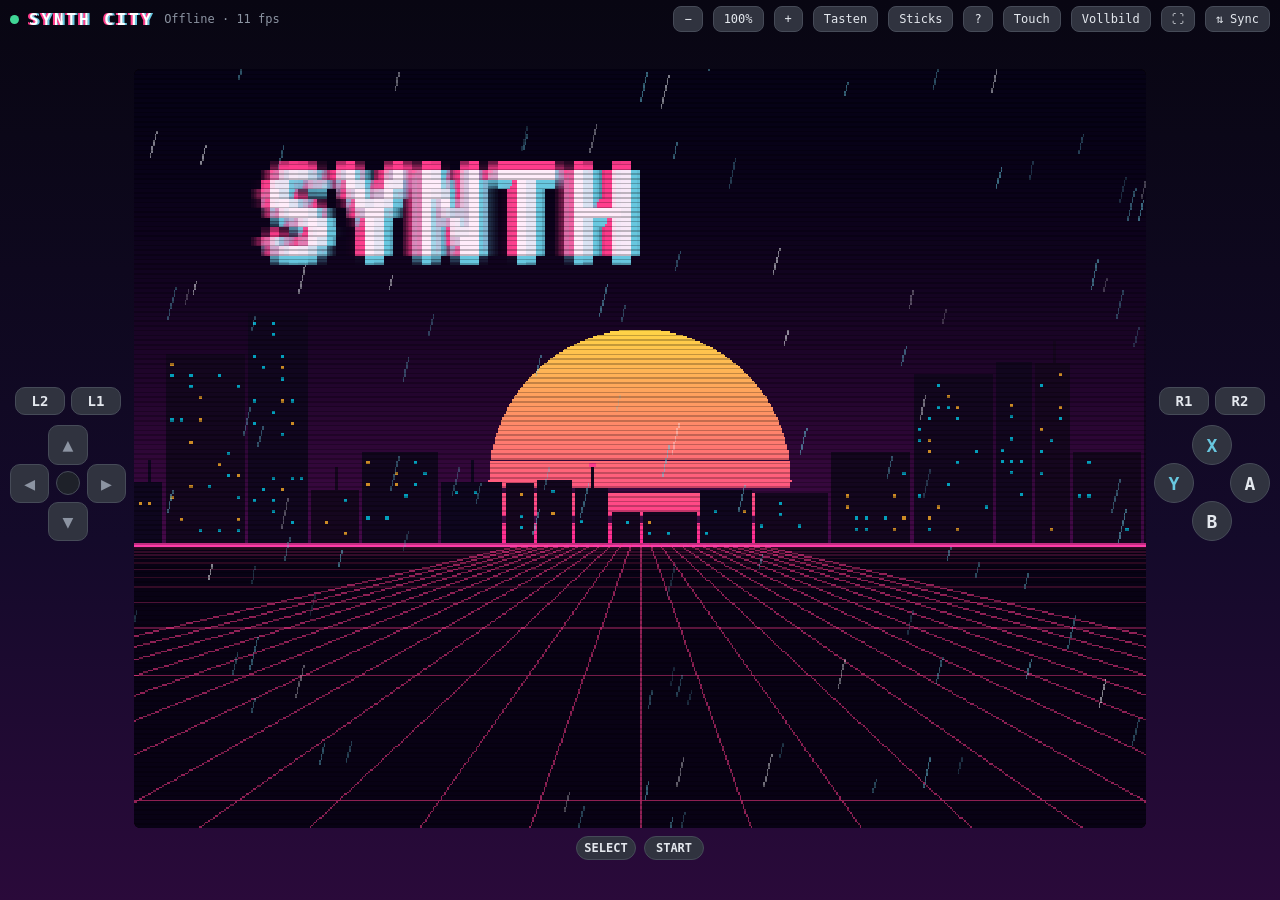
==== ui-touch/index.html @ 844c078a "Web-App ui-touch (fec3a7f)" ====
<!doctype html>
<html lang="de"><head><meta charset="utf-8">
<meta name="viewport" content="width=device-width,initial-scale=1,maximum-scale=1,user-scalable=no,viewport-fit=cover">
<meta name="apple-mobile-web-app-capable" content="yes"><meta name="mobile-web-app-capable" content="yes">
<meta name="theme-color" content="#080612"><meta name="apple-mobile-web-app-status-bar-style" content="black-translucent"><meta name="apple-mobile-web-app-title" content="SYNTH CITY">
<link rel="manifest" href="manifest.json"><link rel="apple-touch-icon" href="icon-180.png"><link rel="icon" href="icon-192.png">
<title>SYNTH CITY</title>
<style>
:root{--bg:#0e0f12;--panel:#1e2129;--panel2:#30333f;--line:#464b58;--text:#e4e8ee;--dim:#8c94a2;--acc:#ff3c8c;--cy:#68c8e0;--gr:#40d696;--b:clamp(44px,7vmin,64px)}
*{box-sizing:border-box;-webkit-user-select:none;user-select:none;-webkit-touch-callout:none;-webkit-tap-highlight-color:transparent}
html,body{margin:0;height:100%;background:linear-gradient(180deg,#080612,#140a2a 60%,#2a0a3a) fixed;color:var(--text);font:14px ui-monospace,Menlo,Consolas,monospace;overflow:hidden}
#app{height:100%;display:flex;flex-direction:column;padding:env(safe-area-inset-top) env(safe-area-inset-right) env(safe-area-inset-bottom) env(safe-area-inset-left)}
header{display:flex;align-items:center;gap:10px;padding:6px 10px;flex-wrap:wrap}
h1{font-size:16px;margin:0;letter-spacing:.18em;color:#fff;text-shadow:-2px 0 var(--acc),2px 0 var(--cy)}
#stat{color:var(--dim);font-size:12px}#dot{width:9px;height:9px;border-radius:50%;background:#555;display:inline-block}
header .sp{flex:1}a{color:var(--cy)}
.hb.on{background:var(--acc);border-color:var(--acc);color:#fff}
.hb{background:var(--panel2);color:var(--text);border:1px solid var(--line);border-radius:8px;font:inherit;font-size:12px;padding:5px 10px;cursor:pointer}
#stage{flex:1;min-height:0;display:grid;grid-template-columns:1fr;grid-template-rows:minmax(0,1fr) auto;gap:8px;padding:0 10px 10px}
#scr{min-height:0;min-width:0;overflow:hidden;display:flex;flex-direction:column;align-items:center;justify-content:center;gap:8px}
canvas{display:block;flex:none;width:320px;height:240px;image-rendering:pixelated;image-rendering:crisp-edges;background:#000;border-radius:6px;box-shadow:0 0 0 2px #000,0 0 26px #ff2e8840;outline:none}
#ctl{display:grid;grid-template-columns:1fr auto 1fr;align-items:center;gap:8px;touch-action:none}
.side{display:flex;flex-direction:column;align-items:center;gap:10px}
.shd{display:flex;gap:6px}
.btn{width:calc(var(--b)*1.25);height:calc(var(--b)*.72);display:flex;align-items:center;justify-content:center;background:var(--panel2);border:1px solid var(--line);border-radius:10px;font-weight:700;color:var(--text);touch-action:none;cursor:pointer;transition:background .05s}
.btn.on{background:var(--acc);border-color:var(--acc);color:#fff;box-shadow:0 0 16px var(--acc)}
.dpad{position:relative;width:calc(var(--b)*2.9);height:calc(var(--b)*2.9);touch-action:none}
.dpad i{position:absolute;width:calc(var(--b)*.98);height:calc(var(--b)*.98);background:var(--panel2);border:1px solid var(--line);border-radius:10px;display:flex;align-items:center;justify-content:center;color:var(--dim);font-style:normal;font-size:18px}
.dpad i.on{background:var(--acc);border-color:var(--acc);color:#fff;box-shadow:0 0 16px var(--acc)}
.dpad .u{left:calc(50% - var(--b)*.49);top:0}.dpad .d{left:calc(50% - var(--b)*.49);bottom:0}
.dpad .l{top:calc(50% - var(--b)*.49);left:0}.dpad .r{top:calc(50% - var(--b)*.49);right:0}
.dpad .c{left:calc(50% - var(--b)*.3);top:calc(50% - var(--b)*.3);width:calc(var(--b)*.6);height:calc(var(--b)*.6);border-radius:50%;background:var(--panel)}
.face{position:relative;width:calc(var(--b)*2.9);height:calc(var(--b)*2.9);touch-action:none}
.face .btn{position:absolute;width:var(--b);height:var(--b);border-radius:50%;font-size:18px}
.face .x{left:calc(50% - var(--b)/2);top:0}.face .b{left:calc(50% - var(--b)/2);bottom:0}
.face .y{top:calc(50% - var(--b)/2);left:0}.face .a{top:calc(50% - var(--b)/2);right:0}
.face .x,.face .y{color:var(--cy)}
.mid{display:flex;flex-direction:column;align-items:center;gap:8px}
.mid .row{display:flex;gap:8px}
.mid .btn{width:calc(var(--b)*1.5);height:calc(var(--b)*.6);font-size:12px;border-radius:20px}
.ms{display:none}
.stk{display:none;grid-template-columns:repeat(3,calc(var(--b)*.6));grid-template-rows:repeat(3,calc(var(--b)*.6));gap:3px;touch-action:none}
.stk .btn{width:auto;height:auto;font-size:11px;border-radius:8px}
body.sticks .stk{display:grid}
#help{position:fixed;inset:0;background:#080612ee;display:none;align-items:center;justify-content:center;z-index:9;padding:20px}
#help.show{display:flex}#help div{max-width:560px;background:var(--panel);border:1px solid var(--line);border-radius:14px;padding:18px 20px;line-height:1.9}
kbd{background:var(--panel2);border:1px solid var(--line);border-radius:5px;padding:1px 6px;color:var(--cy)}
/* Querformat (Handy quer, Tablet, PC-Fenster breit): Bild in der Mitte, Bedienung links und rechts */
@media (orientation:landscape) and (min-aspect-ratio:13/10){
 #stage{grid-template-columns:auto minmax(0,1fr) auto;grid-template-rows:minmax(0,1fr);align-items:center}
 #ctl{display:contents}
 .lside{grid-column:1;grid-row:1}.rside{grid-column:3;grid-row:1}
 #scr{grid-column:2;grid-row:1;height:100%;width:100%}
 .mid{flex-direction:row}
 /* Das Bild nimmt 4:3 der Hoehe, also 133,33vh Breite. Was uebrig bleibt, teilen sich die beiden
    Balken; daraus die Knopfgroesse (Steuerkreuz = 2,9 x --b), mindestens 40 px fuer den Finger. */
 :root{--b:clamp(40px,calc((100vw - 133.33vh - 36px)/5.8),72px)}
}
@media (max-height:420px){header{padding:2px 8px}h1{font-size:12px}#stat{font-size:10px}.hb{padding:2px 8px}}
#cvw{position:relative;flex:none;touch-action:none;overflow:hidden;border-radius:6px}
#cv{transform-origin:0 0}
#zl{min-width:46px;text-align:center}
#lost{position:absolute;inset:0;display:none;align-items:center;justify-content:center;text-align:center;background:rgba(8,4,18,.78);color:#fff;font-size:15px;line-height:1.6;z-index:5;backdrop-filter:grayscale(1)}#lost.on{display:flex}#lost b{color:#ff4fa3;font-size:18px}#lostT{color:var(--dim);font-size:12px}#lost button{margin-top:10px;padding:6px 16px;border-radius:6px;border:1px solid var(--cy);background:transparent;color:var(--cy);font:inherit}.spin{width:34px;height:34px;margin:0 auto 8px;border-radius:50%;border:3px solid rgba(255,255,255,.15);border-top-color:var(--cy);animation:spin 1s linear infinite}@keyframes spin{to{transform:rotate(360deg)}}.rip{position:absolute;width:44px;height:44px;margin:-22px 0 0 -22px;border-radius:50%;border:2px solid var(--cy);pointer-events:none;animation:rip .45s ease-out forwards}
.rip.hold{border-color:var(--acc);animation:none;opacity:.8}
@keyframes rip{from{transform:scale(.4);opacity:1}to{transform:scale(1.6);opacity:0}}
/* Bild-Vollbild: nur das Bild, so gross wie moeglich, schwebende Mini-Leiste */
body.full header,body.full #midL{display:none !important}
body.full #app{padding:env(safe-area-inset-top) env(safe-area-inset-right) env(safe-area-inset-bottom) env(safe-area-inset-left)}
body.full #stage{padding:0;gap:0;grid-template-columns:1fr !important;grid-template-rows:minmax(0,1fr) !important}
body.full #scr{grid-column:1 !important;grid-row:1 !important;width:100%;height:100%}
body.full #ctl{display:none !important}
/* Querformat-Vollbild: das Bild ist 4:3, der Schirm viel breiter - die Balken links und rechts, die dabei
   ohnehin frei bleiben, tragen die Bedienung. So ist der Schirm voll genutzt und die Finger liegen
   nicht auf dem Bild. "Tasten" (Knopf in der Leiste) blendet sie weg, dann ist nur das Bild da. */
@media (orientation:landscape) and (min-aspect-ratio:13/10){
 body.full:not(.nopad) #ctl{display:contents !important}
 body.full:not(.nopad) #stage{grid-template-columns:auto minmax(0,1fr) auto !important;grid-template-rows:minmax(0,1fr) !important;align-items:center}
 body.full:not(.nopad) #scr{grid-column:2 !important}
 body.full .side{gap:max(8px,2vh)}
 /* Mit sichtbarer Bedienung gehoert die Leiste nach unten in den Balken - oben wuerde sie die
    Ansichten-Reiter im Bild verdecken. Knoepfe etwas groesser, sie werden mit dem Daumen getroffen. */
 /* SELECT und START als volle Knoepfe in die Balken: linker und rechter Daumen, wie am Geraet.
    Die Leiste behaelt nur noch die Schalter und steht schmal gestapelt am Rand, damit sie
    nicht ins Bild ragt (der Balken ist nur halb so breit wie die Leiste in einer Zeile). */
 body.full:not(.nopad) .ms{display:flex;width:calc(var(--b)*2.3);height:calc(var(--b)*.72);font-size:12px;border-radius:20px}
 body.full:not(.nopad) #fbar{flex-direction:column;opacity:.8}
 body.full:not(.nopad) #fbar [data-b],body.full:not(.nopad) #fSide{display:none}
 body.full:not(.nopad) #fbar .btn{height:32px;font-size:11px;padding:0 10px}
}
body.full canvas,body.full #cvw{border-radius:0}body.full canvas{box-shadow:none}
#fbar{display:none;position:fixed;right:max(6px,env(safe-area-inset-right));top:max(6px,env(safe-area-inset-top));z-index:8;gap:6px;opacity:.55;touch-action:none}
body.full #fbar{display:flex}#fbar:hover,#fbar:active{opacity:1}
#fbar .btn{width:auto;height:30px;padding:0 10px;font-size:11px;border-radius:15px;background:#20183acc}
body.full.fleft #fbar{right:auto;left:max(6px,env(safe-area-inset-left))}
/* Die Leiste darf NIE ueber dem Bild liegen: oben rechts sitzen dort die Ansichten-Reiter, die waeren
   dann nicht antippbar. fit() legt sie in den freien Balken neben das Bild; ist dort kein Platz
   (4:3-Schirm), bleibt nur ein kleiner Griff, der sie auf Tap fuer ein paar Sekunden ausfaehrt. */
#fbar.mini .btn{display:none}
#fbar.mini{width:30px;height:30px;border-radius:15px;background:#20283acc;border:1px solid var(--line);
 align-items:center;justify-content:center;opacity:.5}
#fbar.mini::after{content:'···';color:var(--dim);font-size:15px;line-height:1}
/* ---- Touch-Oberflaeche: eigenes UI statt des gespiegelten 4:3-Bildes. Fuellt jede Aufloesung,
   die Flaechen sind so gross, wie der Schirm hergibt, und nichts ist an 640x480 gebunden. */
#tui{display:none;position:fixed;inset:0;z-index:6;background:var(--bg);
 padding:max(6px,env(safe-area-inset-top)) max(6px,env(safe-area-inset-right)) max(6px,env(safe-area-inset-bottom)) max(6px,env(safe-area-inset-left));
 grid-template-rows:auto minmax(0,1fr) auto;gap:6px;touch-action:manipulation;user-select:none}
body.tui #tui{display:grid}
body.tui #app{visibility:hidden}
#tTop,#tBot{display:flex;align-items:center;gap:6px;flex-wrap:wrap}
#tTop .tb,#tBot .tb{min-width:44px;min-height:44px;display:flex;align-items:center;justify-content:center;
 background:var(--panel);border:1px solid var(--line);border-radius:10px;color:var(--text);font:inherit;font-size:13px;padding:0 12px}
#tTop .tb:active,#tBot .tb:active{background:var(--panel2)}
#tPlay{font-size:20px;min-width:62px}
#tPlay.on{background:var(--gr);color:#06240f;border-color:var(--gr)}
#tPat{font-size:18px;font-weight:bold;color:var(--cy);min-width:62px;text-align:center}
#tBpm{color:var(--dim);font-size:13px}
#tMsg{color:var(--acc);font-size:12px;flex:1;text-align:right;overflow:hidden;white-space:nowrap}
#tMain{display:grid;grid-template-columns:minmax(96px,18%) minmax(0,1fr);gap:6px;min-height:0}
#tTracks{display:grid;grid-auto-rows:minmax(0,1fr);gap:4px;min-height:0;overflow-y:auto;overscroll-behavior:contain;scrollbar-width:none}
.ttr{display:flex;align-items:center;gap:4px;background:var(--panel);border:1px solid var(--line);
 border-left-width:5px;border-radius:9px;padding:0 6px;overflow:hidden;min-height:0}
.ttr.sel{background:var(--panel2);border-color:var(--text)}
.ttr .tn{flex:1;font-size:12px;overflow:hidden;white-space:nowrap;text-overflow:ellipsis}
.ttr .tm{width:30px;min-height:30px;display:flex;align-items:center;justify-content:center;border-radius:7px;
 background:var(--panel2);color:var(--dim);font-size:11px}
.ttr .tm.on{background:var(--acc);color:#fff}
.ttr.play .tn{color:var(--text)}
#tGrid{display:grid;grid-template-columns:repeat(4,minmax(0,1fr));grid-template-rows:repeat(4,minmax(0,1fr));gap:5px;min-height:0}
/* quer: 8x2 wie die Step-Leiste am Geraet (nutzt die Breite), hoch: 4x4 wie ein Pad-Raster */
@media (orientation:landscape) and (min-aspect-ratio:13/10){
 #tGrid{grid-template-columns:repeat(8,minmax(0,1fr));grid-template-rows:repeat(2,minmax(0,1fr))}
 #tTop .tb,#tBot .tb{min-height:38px}}
.tp{position:relative;touch-action:none;border-radius:10px;background:var(--panel);border:1px solid var(--line);min-height:0;
 display:flex;align-items:flex-end;justify-content:flex-start;padding:4px 6px;font-size:11px;color:var(--dim)}
.tp.on{background:var(--acc);border-color:transparent;color:#fff}
.tp.tl{background:var(--panel2);box-shadow:inset 0 0 0 2px var(--acc)}
.tp.now{outline:3px solid var(--text);outline-offset:-3px}
.tp.beat::after{content:'';position:absolute;top:5px;right:6px;width:5px;height:5px;border-radius:50%;background:var(--line)}
@media (orientation:portrait){#tMain{grid-template-columns:minmax(0,1fr);grid-template-rows:auto minmax(0,1fr)}
 #tTracks{grid-auto-rows:auto;grid-template-columns:repeat(4,1fr)}
 .ttr{min-height:42px;padding:0 4px}
 .ttr .tn{font-size:11px}.ttr .tnr{display:none}}   /* hochkant ist kein Platz fuer die Nummer: die Farbe sagt es */
#tBot:empty,#tBot.hide{display:none}
/* Klang schrauben: Gruppenleiste zum Wischen + Regler als breite Zeilen (waagerecht ziehen = Wert) */
#tSnd{display:none;grid-template-rows:auto minmax(0,1fr);gap:6px;min-height:0}
body.tui.snd #tSnd{display:grid}
body.tui.snd #tGrid{display:none}
#tGrps{display:flex;gap:6px;overflow-x:auto;overflow-y:hidden;padding-bottom:2px;scrollbar-width:none}
#tGrps::-webkit-scrollbar{display:none}
#tGrps .tg{flex:none;min-height:38px;display:flex;align-items:center;padding:0 14px;border-radius:10px;
 background:var(--panel);border:1px solid var(--line);color:var(--dim);font-size:12px;white-space:nowrap}
#tGrps .tg.on{background:var(--panel2);color:var(--text);border-color:var(--text)}
#tPar{display:grid;grid-auto-rows:minmax(52px,1fr);gap:5px;min-height:0;overflow-y:auto;overscroll-behavior:contain;
 -webkit-overflow-scrolling:touch;scrollbar-width:thin}
#tPar.many{grid-auto-rows:minmax(52px,auto)}   /* mehr Regler als Platz: feste Hoehe, dafuer scrollbar */
.tr{position:relative;display:flex;align-items:center;gap:8px;padding:0 12px;border-radius:10px;
 background:var(--panel);border:1px solid var(--line);overflow:hidden;touch-action:pan-y}
.tr .bar{position:absolute;left:0;top:0;bottom:0;background:var(--panel2);pointer-events:none}
.tr .nm{position:relative;flex:1;font-size:13px;color:var(--text)}
.tr .vl{position:relative;font-size:15px;color:var(--cy);font-weight:bold;min-width:68px;text-align:right}
.tr.lk .vl{color:var(--lock,#ffba40)}
.tr.act{border-color:var(--text)}
/* P-Lock: Pad lange druecken haelt den Step fest, danach sind alle Reglerwerte Locks (gelb) */
#tLock{display:none;align-items:center;gap:8px}
body.tui.hold #tLock{display:flex}
#tLock .tb{background:var(--lk,#2a2317);border-color:#ffba40;color:#ffba40}
.tp.hold{outline:3px solid #ffba40;outline-offset:-3px}
body.tui.hold .tr .vl{color:#ffba40}
/* Klaviatur: haengt ein Step im P-Lock, schreibt die Taste dessen Note - sonst hoert man nur vor */
#tKeys{display:none;grid-template-rows:auto minmax(0,1fr);gap:6px;min-height:0}
body.tui.keys #tKeys{display:grid}
body.tui.keys #tGrid,body.tui.keys #tSnd{display:none}
#tOct{display:flex;align-items:center;gap:8px}
#tKb{position:relative;min-height:0;touch-action:none;display:flex;gap:3px}
#tKb .wk{flex:1;position:relative;border-radius:0 0 8px 8px;background:#e8ecf2;border:1px solid #2a2d35;
 display:flex;align-items:flex-end;justify-content:center;padding-bottom:6px;color:#2a2d35;font-size:11px}
#tKb .wk.on{background:var(--cy);color:#06242c}
#tKb .wk.cur{box-shadow:inset 0 0 0 3px var(--acc)}
#tKb .bk{position:absolute;top:0;height:62%;border-radius:0 0 6px 6px;background:#1a1d24;border:1px solid #000;
 z-index:2;display:flex;align-items:flex-end;justify-content:center;padding-bottom:4px;color:#aeb6c2;font-size:10px}
#tKb .bk.on{background:var(--cy);color:#06242c}
#tKb .bk.cur{box-shadow:inset 0 0 0 3px var(--acc)}
/* Auswahl (ENGINE, Filtertyp, Bus-Effekt ...): auf 15 Engines mit dem Finger zu zielen geht nicht
   mit einem Schieber - antippen oeffnet eine Liste mit grossen Zeilen. */
.tr.sel .vl::after{content:' ›';color:var(--dim)}
#tPick{display:none;position:fixed;inset:0;z-index:9;background:#0e0f12ee;padding:14px;
 grid-template-rows:auto minmax(0,1fr);gap:10px}
body.pick #tPick{display:grid}
#tPickT{font-size:15px;color:var(--cy)}
#tPickL{display:grid;grid-template-columns:repeat(auto-fill,minmax(120px,1fr));grid-auto-rows:minmax(52px,auto);
 gap:8px;overflow-y:auto;overscroll-behavior:contain;align-content:start}
#tPickL .pk{display:flex;align-items:center;justify-content:center;border-radius:10px;background:var(--panel);
 border:1px solid var(--line);color:var(--text);font-size:14px;padding:0 8px;text-align:center}
#tPickL .pk.on{background:var(--panel2);border-color:var(--text);color:var(--cy)}
/* schmal (Handy hochkant): die Kopfzeile darf nicht umbrechen - Meldung weg, Schrift kleiner */
@media (max-width:560px){#tMsg{display:none}#tBpm{font-size:11px}#tTop .tb{padding:0 9px;font-size:12px}
 #tPat{font-size:16px;min-width:48px}#tPlay{min-width:52px}}
/* Solange kein Modell da ist, bleibt die Flaeche sonst einfach leer - dann weiss niemand, was los ist */
#tWait{display:none;position:absolute;inset:54px 6px 6px 6px;align-items:center;justify-content:center;
 text-align:center;color:var(--dim);font-size:14px;line-height:1.7;padding:16px}
body.tui.twait #tWait{display:flex}
body.tui.twait #tMain{visibility:hidden}
body.nopad #ctl{display:none}
body.nopad #stage{grid-template-columns:1fr !important}
body.nopad #scr{grid-column:1 !important}
</style></head><body><div id="app">
<header><span id="dot"></span><h1>SYNTH CITY</h1><span id="stat">…</span><span class="sp"></span>
<button class="hb" id="bAud" title="Ton im Browser">🔈 Ton</button><input id="vol" type="range" min="0" max="100" value="80" style="width:70px;display:none"><button class="hb" id="zo" title="Verkleinern (−)">−</button><button class="hb" id="zl" title="Zoom zurücksetzen (0)">100%</button><button class="hb" id="zi" title="Vergrößern (+)">+</button><button class="hb" id="bPad">Tasten</button><button class="hb" id="bSt">Sticks</button><button class="hb" id="bHelp">?</button><button class="hb" id="bTui" title="Touch-Oberfläche (für Finger ausgelegt)">Touch</button><button class="hb" id="bFull" title="Nur das Bild, so groß wie möglich (V)">Vollbild</button><button class="hb" id="bFs" title="Browser-Vollbild">⛶</button><a href="/" class="hb" style="text-decoration:none">Dateien</a></header>
<div id="fbar"><div class="btn" data-b="SELECT">SEL</div><div class="btn" data-b="START">START</div><div class="btn" id="fPad" title="Bedienung an den Seiten ein-/ausblenden">TASTEN</div><div class="btn" id="fSide" title="Leiste auf die andere Seite">⇆</div><div class="btn" id="fExit" title="Vollbild beenden (V)">✕</div></div>
<div id="stage">
 <div id="scr"><div id="cvw"><canvas id="cv" width="640" height="480" tabindex="0"></canvas><div id="lost"><div><div class="spin"></div><b>Verbindung verloren</b><br><span id="lostT">verbinde neu …</span><br><button id="lostR">Neu laden</button></div></div></div>
  <div class="mid" id="midL"><div class="row"><div class="btn" data-b="SELECT">SELECT</div><div class="btn" data-b="START">START</div></div></div></div>
 <div id="ctl">
  <div class="side lside"><div class="shd"><div class="btn" data-b="L2">L2</div><div class="btn" data-b="L1">L1</div></div>
   <div class="dpad" id="dpad"><i class="u">▲</i><i class="l">◀</i><i class="c"></i><i class="r">▶</i><i class="d">▼</i></div>
   <div class="stk"><span></span><div class="btn" data-b="LY" data-v="1">↑</div><span></span><div class="btn" data-b="LX" data-v="-1">←</div><span style="align-self:center;text-align:center;color:var(--dim)">L</span><div class="btn" data-b="LX" data-v="1">→</div><span></span><div class="btn" data-b="LY" data-v="-1">↓</div><span></span></div>
   <div class="btn ms" data-b="SELECT">SELECT</div></div>
  <div class="side rside"><div class="shd"><div class="btn" data-b="R1">R1</div><div class="btn" data-b="R2">R2</div></div>
   <div class="face"><div class="btn x" data-b="X">X</div><div class="btn y" data-b="Y">Y</div><div class="btn a" data-b="A">A</div><div class="btn b" data-b="B">B</div></div>
   <div class="stk"><span></span><div class="btn" data-b="RY" data-v="1">↑</div><span></span><div class="btn" data-b="RX" data-v="-1">←</div><span style="align-self:center;text-align:center;color:var(--dim)">R</span><div class="btn" data-b="RX" data-v="1">→</div><span></span><div class="btn" data-b="RY" data-v="-1">↓</div><span></span></div>
   <div class="btn ms" data-b="START">START</div></div>
 </div>
</div></div>
<div id="tui">
 <div id="tTop"><button class="tb" id="tPlay">▶</button><div class="tb" id="tPatD">‹</div><div id="tPat">A01</div><div class="tb" id="tPatU">›</div>
  <div id="tBpm">120 BPM</div><span id="tMsg"></span><span id="tLock"><span style="color:#ffba40;font-size:12px" id="tLockT">LOCK</span><button class="tb" id="tLockC">LOCKS WEG</button><button class="tb" id="tLockE">FERTIG</button></span><button class="tb" id="tMode">SOUND</button><button class="tb" id="tView" title="zum gespiegelten Geraetebild">BILD</button></div>
 <div id="tMain"><div id="tTracks"></div>
  <div id="tGrid"></div>
  <div id="tSnd"><div id="tGrps"></div><div id="tPar"></div></div>
  <div id="tKeys"><div id="tOct"><button class="tb" id="tOctD">− OKT</button><span id="tOctT" style="color:var(--cy);min-width:52px;text-align:center"></span><button class="tb" id="tOctU">+ OKT</button><span id="tNoteT" style="color:var(--dim);font-size:12px"></span></div><div id="tKb"></div></div></div>
 <div id="tWait">warte auf die Groovebox …</div>
 <div id="tPick"><div style="display:flex;align-items:center;gap:10px"><span id="tPickT"></span>
  <span style="flex:1"></span><button class="tb" id="tPickX">ABBRECHEN</button></div><div id="tPickL"></div></div>
 <div id="tBot"><div id="tPages" style="display:flex;gap:6px;flex-wrap:wrap"></div></div>
</div>
<div id="help"><div><b style="color:#fff">Tastatur</b><br>
<kbd>←↑→↓</kbd> Steuerkreuz &nbsp; <kbd>Z</kbd>/<kbd>Leertaste</kbd> A &nbsp; <kbd>X</kbd>/<kbd>⌫</kbd> B &nbsp; <kbd>S</kbd> X &nbsp; <kbd>A</kbd> Y<br>
<kbd>Q</kbd> L1 &nbsp; <kbd>W</kbd> R1 &nbsp; <kbd>1</kbd> L2 &nbsp; <kbd>2</kbd> R2 &nbsp; <kbd>Shift</kbd>/<kbd>Tab</kbd> SELECT &nbsp; <kbd>Enter</kbd> START (halten = FILL)<br>
<kbd>T F G H</kbd> linker Stick &nbsp; <kbd>I J K L</kbd> rechter Stick &nbsp; <kbd>V</kbd> Bild-Vollbild (nur das Bild, Leiste oben rechts: SEL, START, ⇆ Seite, ✕ beenden) &nbsp; <kbd>F11</kbd> Browser-Vollbild<br>
<b style="color:#fff">Zoom</b>: zwei Finger gleichzeitig aufs Bild = vergrößern/verschieben, Knöpfe − 100% + oben, am PC Strg+Mausrad (Mausrad verschiebt), Tasten <kbd>+</kbd> <kbd>−</kbd> <kbd>0</kbd>.<br><b style="color:#fff">Touch aufs Bild</b>: Spur, Seite, Reiter, Kachel oder Step antippen. Auf einer Kachel ziehen (hoch/rechts = mehr) ändert den Wert. Step antippen = Trig an/aus, Step halten + mit zweitem Finger Kachel ziehen = P-Lock. Kachel nochmal antippen = Auswahlliste (Sample, LFO-Ziel, Engine). „Tasten“ blendet das Gamepad aus.<br><b style="color:#fff">Touch-Tasten</b>: mehrere Finger gleichzeitig, Wischen über das Steuerkreuz geht auch.<br>
<b style="color:#fff">Gamepad</b>: am PC/Handy angeschlossenes Gamepad wird automatisch erkannt.<br>
<span style="color:var(--dim)">Tippen zum Schließen</span></div></div>
<canvas id="gbsdl" width="1" height="1" style="display:none"></canvas>
<script src="local.js"></script>
<script src="sync.js"></script>
<script>
'use strict';
const $=id=>document.getElementById(id),cv=$('cv'),cx=cv.getContext('2d',{alpha:false});
let W=640,H=480,img=cx.createImageData(W,H),px=new Uint32Array(img.data.buffer),seq=0,dirty=false,frames=0,bytes=0,lat=0,mode='',last=performance.now();
const lut=new Uint32Array(65536);
for(let v=0;v<65536;v++){const r=(v>>11)&31,g=(v>>5)&63,b=v&31;lut[v]=0xff000000|(((b<<3)|(b>>2))<<16)|(((g<<2)|(g>>4))<<8)|((r<<3)|(r>>2));}
function decode(buf){
 const dv=new DataView(buf);seq=dv.getUint32(0,true);const w=dv.getUint16(4,true),h=dv.getUint16(6,true);
 if(w!==W||h!==H){W=w;H=h;cv.width=w;cv.height=h;img=cx.createImageData(w,h);px=new Uint32Array(img.data.buffer);}
 const t=new Uint16Array(buf,12,(buf.byteLength-12)>>1),n=w*h;let i=0,k=0;
 while(k<t.length&&i<n){const v=t[k++],c=v&0x3fff,m=v>>14;
  if(m===0)i+=c;else if(m===1){px.fill(lut[t[k++]],i,i+c);i+=c;}else for(let j=0;j<c;j++)px[i++]=lut[t[k++]];}
 dirty=true;frames++;bytes+=buf.byteLength;
}
function draw(){if(dirty){cx.putImageData(img,0,0);dirty=false;}pollPad();requestAnimationFrame(draw);}
requestAnimationFrame(draw);
// Bild immer ganz sichtbar und so gross wie moeglich (4:3), SELECT/START darunter
function fit(){const sc=$('scr'),r=sc.getBoundingClientRect(),mh=$('midL').offsetHeight+10;let w=r.width,h=r.height-mh;
 if(w<=0||h<=0)return;if(w/h>4/3)w=h*4/3;else h=w*3/4;w=Math.floor(w);h=Math.floor(h);cv.style.width=w+'px';cv.style.height=h+'px';$('cvw').style.width=w+'px';$('cvw').style.height=h+'px';fw=w;fh=h;applyZoom();placeBar(w);}
// Die Leiste neben das Bild legen (freier Balken), sonst auf den Griff einklappen
function placeBar(w){const fb=$('fbar');if(!fb)return;
 if(!document.body.classList.contains('full')||!document.body.classList.contains('nopad')){
  fb.classList.remove('mini');fb.style.top='';fb.style.transform='';return;}
 const gap=Math.floor((innerWidth-w)/2);
 if(gap>=96){fb.classList.remove('mini');fb.style.top='50%';fb.style.transform='translateY(-50%)';}
 else{fb.style.top='';fb.style.transform='';if(!fb.dataset.open)fb.classList.add('mini');}}
$('fbar').addEventListener('pointerdown',e=>{const fb=$('fbar');if(!fb.classList.contains('mini'))return;
 e.stopPropagation();e.preventDefault();fb.classList.remove('mini');fb.dataset.open='1';
 clearTimeout(fb._t);fb._t=setTimeout(()=>{delete fb.dataset.open;placeBar(fw);},5000);},true);
addEventListener('resize',fit);if(window.ResizeObserver)new ResizeObserver(fit).observe($('scr'));setTimeout(fit,0);
// ---- Touch-Oberflaeche: eigenes UI aus dem Modell der Groovebox (keine 4:3-Bindung, grosse Flaechen)
let tuiOn=false,tm=null,tPads=[],tTrks=[],tLastKey='';
function tuiSet(on){tuiOn=on;document.body.classList.toggle('tui',on);try{localStorage.tui=on?1:'';}catch(e){}
 if(on){document.body.classList.toggle('twait',!tm);tSend('M');tuiPoll();
  clearTimeout(tuiSet._t);tuiSet._t=setTimeout(()=>{if(tuiOn&&!tm)
   $('tWait').innerHTML='Die Groovebox meldet kein Modell.<br>Beim Gerät: es braucht die neue Version (nightly).<br>In der App: Seite neu laden.<br><br>Mit <b>BILD</b> geht es zur gewohnten Ansicht.';},3000);}
 else setTimeout(fit,30);}
function tuiPoll(){if(!tuiOn)return;
 if(window.GB_LOCAL&&GB_LOCAL.model){const j=GB_LOCAL.model();if(j)tuiModel(j);}else tSend('M');
 setTimeout(tuiPoll,window.GB_LOCAL?90:1500);}
function tAct(k,a,b){tSend('k '+k+' '+(a|0)+' '+(b|0));}
function tuiModel(j){let m;try{m=typeof j==='string'?JSON.parse(j):j;}catch(e){return;}tm=m;window.tm=m;/* Tests lesen den Zustand hier */
 document.body.classList.remove('twait');tuiRender(m);}
function tuiRender(m){
 const play=$('tPlay');play.textContent=m.play?'■':'▶';play.classList.toggle('on',!!m.play);
 $('tPat').textContent=m.pat;$('tBpm').textContent=m.bpm+' BPM'+(m.song?' · SONG':'');
 $('tMsg').textContent=m.msg||'';
 document.body.classList.toggle('hold',m.hold>=0);
 if(document.body.classList.contains('keys')){tKbMark(m.note);
  $('tNoteT').textContent=(m.hold>=0?'Step '+(m.hold+1)+': ':'')+tNoteName(m.note)+(m.drum?' · Drum-Engine: Tonhöhe wirkt kaum':'');}
 if(m.hold>=0)$('tLockT').textContent='LOCK STEP '+(m.hold+1);
 // Spuren: nur neu aufbauen, wenn sich die Struktur aendert (sonst flackert es und der Finger verliert das Ziel)
 const key=m.tracks.map(t=>t.n).join(',')+'|'+m.len;
 const tr=$('tTracks');
 if(key!==tLastKey){tLastKey=key;tr.innerHTML='';tTrks=[];
  m.tracks.forEach((t,i)=>{const d=document.createElement('div');d.className='ttr';
   d.innerHTML='<span class="tnr" style="color:var(--dim);font-size:11px"></span><span class="tn"></span><span class="tm">M</span>';
   d.addEventListener('pointerdown',e=>{e.preventDefault();
    if(e.target.classList.contains('tm'))tAct(3,i,0);else tAct(2,i,0);},{passive:false});
   tr.appendChild(d);tTrks.push(d);});}
 m.tracks.forEach((t,i)=>{const d=tTrks[i];if(!d)return;
  d.style.borderLeftColor=t.c;d.classList.toggle('sel',i===m.track);
  d.querySelector('.tnr').textContent=(i+1);d.querySelector('.tn').textContent=t.n;
  d.querySelector('.tm').classList.toggle('on',!!t.m);});
 // Pads: 16 je Seite
 const base=m.page*16,n=Math.min(16,m.len-base),g=$('tGrid');
 if(tPads.length!==16){g.innerHTML='';tPads=[];
  for(let i=0;i<16;i++){const d=document.createElement('div');d.className='tp';
   // kurz = Trig an/aus, lange halten = P-Lock fuer diesen Step (wie A halten am Geraet)
   // Ein Pad muss sofort reagieren, darum wird beim Druecken getoggelt. Wird daraus ein langes
   // Halten, nimmt der zweite Toggle das zurueck und der Step haengt im P-Lock (wie A halten am Geraet).
   let ht=null;
   d.addEventListener('pointerdown',e=>{e.preventDefault();const s=(tm?tm.page:0)*16+i;
    if(!tm||s>=tm.len||document.body.classList.contains('hold'))return;
    d.classList.toggle('on');tAct(1,s,0);
    ht=setTimeout(()=>{ht=null;tAct(1,s,0);tAct(12,s,1);
     // nur aus der Pad-Ansicht zu den Reglern springen - wer von der Klaviatur kommt, will dort bleiben
     if(!document.body.classList.contains('snd')&&!document.body.classList.contains('keys'))tSetMode(1);
     if(navigator.vibrate)navigator.vibrate(12);},350);},{passive:false});
   const up=()=>{if(ht){clearTimeout(ht);ht=null;}};
   d.addEventListener('pointerup',up);d.addEventListener('pointercancel',up);
   g.appendChild(d);tPads.push(d);}}
 for(let i=0;i<16;i++){const d=tPads[i],s=base+i,st=s<m.len?m.steps[s]:-1;
  d.style.display=s<m.len?'':'none';
  d.className='tp'+(st===1?' on':'')+(st===2?' tl':'')+(s===m.now?' now':'')+(i%4===0?' beat':'')+(s===m.hold?' hold':'');
  d.style.background=st===1?m.tracks[m.track].c:'';
  d.textContent=s+1;}
 // Klang: Gruppenleiste und Regler
 if(m.grps){
  const gb=$('tGrps');
  if(gb.childElementCount!==m.grps.length||gb.dataset.v!=m.view){gb.dataset.v=m.view;gb.innerHTML='';
   m.grps.forEach((g,i)=>{const d=document.createElement('div');d.className='tg';d.textContent=g;
    d.addEventListener('pointerdown',e=>{e.preventDefault();tAct(10,i,0);},{passive:false});gb.appendChild(d);});}
  [...gb.children].forEach((d,i)=>{const on=i===m.grp;d.classList.toggle('on',on);
   if(on&&!gb.dataset.scr){gb.dataset.scr=1;d.scrollIntoView({block:'nearest',inline:'center'});setTimeout(()=>delete gb.dataset.scr,400);}});
  const pr=$('tPar'),ps=m.params||[];
  pr.classList.toggle('many',ps.length*57>pr.clientHeight);
  if(pr.childElementCount!==ps.length){pr.innerHTML='';
   ps.forEach((p,i)=>{const d=document.createElement('div');d.className='tr';
    d.innerHTML='<div class="bar"></div><span class="nm"></span><span class="vl"></span>';
    tParDrag(d,i);pr.appendChild(d);});}
  ps.forEach((p,i)=>{const d=pr.children[i];if(!d||d.dataset.drag)return;
   d.querySelector('.nm').textContent=p.n;d.querySelector('.vl').textContent=p.t;
   d.querySelector('.bar').style.width=Math.round(100*p.v/(p.mx||1))+'%';
   d.classList.toggle('lk',!!p.lk);d.classList.toggle('sel',!!p.opts);
   if(p.opts)d.querySelector('.bar').style.width='0';});
 }
 // Seiten
 const pb=$('tPages');
 $('tBot').classList.toggle('hide',m.pages<2);
 if(pb.childElementCount!==m.pages){pb.innerHTML='';
  for(let p=0;p<m.pages;p++){const b=document.createElement('div');b.className='tb';b.textContent='P'+(p+1);
   b.addEventListener('pointerdown',e=>{e.preventDefault();tAct(6,p,0);},{passive:false});pb.appendChild(b);}}
 [...pb.children].forEach((b,p)=>b.style.borderColor=p===m.page?'var(--text)':'var(--line)');
}
// Regler ziehen: waagerecht = Wert. Die volle Breite deckt den ganzen Bereich ab; waehrend des Ziehens
// zeigt die Zeile den eigenen Wert (sonst wuerde das nachziehende Modell darunter springen).
function tPickOpen(i){const p=tm.params[i];document.body.classList.add('pick');
 $('tPickT').textContent=p.n;const l=$('tPickL');l.innerHTML='';
 p.opts.forEach((o,v)=>{const b=document.createElement('div');b.className='pk'+(v===p.v?' on':'');b.textContent=o;
  b.addEventListener('pointerdown',e=>{e.preventDefault();tAct(11,i,v);document.body.classList.remove('pick');},{passive:false});
  l.appendChild(b);});
 const on=l.querySelector('.pk.on');if(on)setTimeout(()=>on.scrollIntoView({block:'nearest'}),0);}
$('tPickX').addEventListener('pointerdown',e=>{e.preventDefault();document.body.classList.remove('pick');},{passive:false});
function tParDrag(d,i){
 let id=null,x0=0,v0=0,mx=127,cur=0;
 d.addEventListener('pointerdown',e=>{if(!tm||!tm.params||!tm.params[i])return;e.preventDefault();
  if(tm.params[i].opts){tPickOpen(i);return;}   // Auswahlregler: Liste statt Schieber
  id=e.pointerId;x0=e.clientX;v0=cur=tm.params[i].v;mx=tm.params[i].mx||1;d.dataset.drag='1';d.classList.add('act');
  try{d.setPointerCapture(id);}catch(err){}},{passive:false});
 d.addEventListener('pointermove',e=>{if(id===null||e.pointerId!==id)return;e.preventDefault();
  const w=d.getBoundingClientRect().width||1;
  let v=Math.round(v0+(e.clientX-x0)/w*mx);v=Math.max(0,Math.min(mx,v));
  if(v!==cur){cur=v;tAct(11,i,v);
   d.querySelector('.bar').style.width=Math.round(100*v/mx)+'%';d.querySelector('.vl').textContent=v;}},{passive:false});
 const end=e=>{if(id===null||(e&&e.pointerId!==id))return;id=null;delete d.dataset.drag;d.classList.remove('act');};
 d.addEventListener('pointerup',end);d.addEventListener('pointercancel',end);
}
$('tLockE').addEventListener('pointerdown',e=>{e.preventDefault();tAct(12,0,0);},{passive:false});
$('tLockC').addEventListener('pointerdown',e=>{e.preventDefault();tAct(13,0,0);},{passive:false});
// Drei Ansichten im Kreis: Pads -> Regler -> Klaviatur. Der Knopf zeigt, was als Naechstes kommt.
const TMODES=['','snd','keys'],TLBL=['SOUND','NOTEN','STEPS'];
function tSetMode(m){const b=document.body;TMODES.forEach(c=>c&&b.classList.remove(c));
 if(TMODES[m])b.classList.add(TMODES[m]);$('tMode').textContent=TLBL[m];
 if(TMODES[m]==='snd'&&tm&&tm.view===0)tAct(9,1,0);
 if(TMODES[m]==='keys')tKbBuild();
 try{localStorage.tmode=m;}catch(e){}}
$('tMode').addEventListener('pointerdown',e=>{e.preventDefault();
 let m=TMODES.findIndex(c=>c===''||document.body.classList.contains(c));
 m=document.body.classList.contains('keys')?2:(document.body.classList.contains('snd')?1:0);
 tSetMode((m+1)%3);},{passive:false});
try{const m=+(localStorage.tmode||0);if(m)setTimeout(()=>tSetMode(m),300);}catch(e){}

// ---- Klaviatur: zwei Oktaven, weisse Tasten als Reihe, schwarze darueber
let tOct=4;
const WK=[0,2,4,5,7,9,11],BK=[1,3,-1,6,8,10,-1],NN=['C','C#','D','D#','E','F','F#','G','G#','A','A#','B'];
function tNoteName(n){return NN[((n%12)+12)%12]+(Math.floor(n/12)-1);}
function tKbBuild(){const kb=$('tKb');if(kb.dataset.oct==tOct&&kb.childElementCount)return;kb.dataset.oct=tOct;
 kb.innerHTML='';$('tOctT').textContent='C'+(tOct-1);
 const wn=[];
 for(let o=0;o<2;o++)for(const k of WK)wn.push(tOct*12+o*12+k);
 wn.forEach(n=>{const d=document.createElement('div');d.className='wk';d.dataset.n=n;d.textContent=tNoteName(n);
  d.addEventListener('pointerdown',e=>{e.preventDefault();tAct(14,n,0);d.classList.add('on');
   setTimeout(()=>d.classList.remove('on'),180);},{passive:false});kb.appendChild(d);});
 // schwarze Tasten zwischen die weissen legen (Anteil der Gesamtbreite)
 const per=100/wn.length;
 let wi=0;
 for(let o=0;o<2;o++)for(let i=0;i<7;i++,wi++){
  const semi=BK[i];if(semi<0)continue;
  const n=tOct*12+o*12+semi;
  const d=document.createElement('div');d.className='bk';d.dataset.n=n;d.textContent=tNoteName(n);
  d.style.left='calc('+(per*(wi+1))+'% - '+(per*0.3)+'%)';d.style.width=(per*0.6)+'%';
  d.addEventListener('pointerdown',e=>{e.preventDefault();e.stopPropagation();tAct(14,n,0);d.classList.add('on');
   setTimeout(()=>d.classList.remove('on'),180);},{passive:false});kb.appendChild(d);}
}
function tKbMark(note){const kb=$('tKb');[...kb.children].forEach(d=>d.classList.toggle('cur',+d.dataset.n===note));}
$('tOctD').addEventListener('pointerdown',e=>{e.preventDefault();tOct=Math.max(0,tOct-1);tKbBuild();},{passive:false});
$('tOctU').addEventListener('pointerdown',e=>{e.preventDefault();tOct=Math.min(8,tOct+1);tKbBuild();},{passive:false});
$('tPlay').addEventListener('pointerdown',e=>{e.preventDefault();tAct(4,0,0);},{passive:false});
$('tPatD').addEventListener('pointerdown',e=>{e.preventDefault();tAct(5,-1,1);},{passive:false});
$('tPatU').addEventListener('pointerdown',e=>{e.preventDefault();tAct(5,1,1);},{passive:false});
$('tView').addEventListener('pointerdown',e=>{e.preventDefault();tuiSet(false);},{passive:false});
try{if(localStorage.tui)setTimeout(()=>tuiSet(true),400);}catch(e){}
// ---- Verbindung: WebSocket (Bildstrom + Tasten), sonst Abfrage
let ws=null,wsFails=0,everWs=false,pingT=0,lastRx=performance.now(),lostAt=0,tries=0;
// Verbindungsverlust sichtbar machen: Bild abdunkeln + Hinweis statt eingefrorenem Bild
function setLost(on){const el=$('lost');if(on){if(!lostAt){lostAt=performance.now();tries=0;}el.classList.add('on');}
 else{lostAt=0;el.classList.remove('on');}}
function lostTick(){if(!lostAt)return;const s=Math.round((performance.now()-lostAt)/1000);
 $('lostT').textContent='seit '+s+' s · Versuch '+tries+(navigator.onLine===false?' · Handy offline':' · WLAN/USB prüfen');}
function setStat(ok,txt){$('dot').style.background=ok?'var(--gr)':'#c33';if(txt)$('stat').textContent=txt;setLost(!ok);}
$('lostR').onclick=e=>{e.stopPropagation();location.reload();};
// Watchdog: der R36S beantwortet den Ping jede Sekunde - kommt 5 s nichts (grosses Bild ueber langsames WLAN braucht etwas), ist die Leitung tot
// (WLAN weg, Gerät aus, Handy aus dem Ruhezustand): Socket verwerfen und neu verbinden
function wsKill(){if(!ws)return;const w=ws;ws=null;w.onclose=w.onmessage=w.onopen=null;try{w.close();}catch(e){}
 if(mode==='ws')mode='';setStat(false,'getrennt – verbinde neu …');releaseAll();setTimeout(connect,300);
 if(aws){const a=aws;aws=null;a.onclose=a.onmessage=null;try{a.close();}catch(e){}if(aOn)setTimeout(connectAudio,800);}}   // Ton-Socket haengt meist mit
setInterval(()=>{lostTick();if(ws&&performance.now()-lastRx>5000)wsKill();},500);
function connect(){
 if(window.GB_LOCAL){mode='local';setStat(true);GB_LOCAL.start();return;}   // Handy-App: Groovebox laeuft in dieser Seite (web/local.js)
 if(wsFails>=3&&!everWs){mode='poll';pollLoop();return;}
 tries++;
 try{ws=new WebSocket((location.protocol==='https:'?'wss://':'ws://')+location.host+'/ws');}catch(e){wsFails++;setTimeout(connect,500);return;}
 ws.binaryType='arraybuffer';
 const me=ws;lastRx=performance.now();
 const to=setTimeout(()=>{if(ws===me&&me.readyState!==1)wsKill();},4000);   // Aufbau haengt (kein Netz)
 ws.onopen=()=>{clearTimeout(to);mode='ws';everWs=true;wsFails=0;lastRx=performance.now();setStat(true);ws.send('f');};
 ws.onmessage=e=>{lastRx=performance.now();if(typeof e.data==='string'){if(e.data[0]==='P')lat=performance.now()-(+e.data.slice(2));else if(e.data[0]==='m'&&e.data[1]===' ')tuiModel(e.data.slice(2));}else decode(e.data);};
 ws.onclose=()=>{clearTimeout(to);if(ws!==me)return;ws=null;if(mode==='ws')mode='';wsFails++;setStat(false,'getrennt – verbinde neu …');releaseAll();setTimeout(connect,600);};
}
async function pollLoop(){
 for(;;){tries++;try{const ac=window.AbortController?new AbortController():null,tm=setTimeout(()=>{if(ac)ac.abort();},4000);
   const r=await fetch('/api/screen?since='+seq,{cache:'no-store',signal:ac?ac.signal:undefined});clearTimeout(tm);
   if(r.status===200){decode(await r.arrayBuffer());}else if(r.status===204){await new Promise(z=>setTimeout(z,20));}else throw 0;
   setStat(true);}catch(e){setStat(false,'keine Verbindung …');seq=0;await new Promise(z=>setTimeout(z,800));}}
}
// ---- Ton: eigener WebSocket /wsa (16 Bit Stereo), Pakete werden luecklos hintereinander eingeplant.
// Puffer ~120 ms; laeuft er voll (Uhren von R36S und Handy weichen ab), wird minimal schneller abgespielt, bei Luecke neu gepuffert.
let actx=null,aws=null,again=null,nextT=0,aOn=false,aBuf=0,aDrop=0;const TGT=0.12;
function audioOn(){
 if(!actx){const AC=window.AudioContext||window.webkitAudioContext;if(!AC){alert('Dieser Browser kann keinen Ton abspielen');return;}
  actx=new AC({latencyHint:'interactive'});again=actx.createGain();again.connect(actx.destination);}
 actx.resume();again.gain.value=($('vol').value/100)**2;aOn=true;$('bAud').classList.add('on');$('bAud').textContent='🔊 Ton';$('vol').style.display='';
 try{localStorage.audio=1;}catch(e){}
 connectAudio();
}
function audioOff(){aOn=false;if(aws){aws.onclose=null;aws.close();aws=null;}$('bAud').classList.remove('on');$('bAud').textContent='🔈 Ton';$('vol').style.display='none';try{localStorage.audio='';}catch(e){}}
function connectAudio(){
 if(!aOn||aws)return;
 aws=new WebSocket((location.protocol==='https:'?'wss://':'ws://')+location.host+'/wsa');aws.binaryType='arraybuffer';
 aws.onmessage=e=>{if(typeof e.data==='string'||!actx)return;
  const dv=new DataView(e.data),rate=dv.getUint32(0,true),n=(e.data.byteLength-8)>>2;if(n<=0)return;
  const pcm=new Int16Array(e.data,8,n*2),b=actx.createBuffer(2,n,rate),L=b.getChannelData(0),R=b.getChannelData(1);
  for(let i=0;i<n;i++){L[i]=pcm[i*2]/32768;R[i]=pcm[i*2+1]/32768;}
  const now=actx.currentTime;
  if(nextT<now+0.01){nextT=now+TGT;}
  let lead=nextT-now;if(lead>TGT*3){aDrop++;return;}
  const pr=lead>TGT*1.4?1.004:(lead<TGT*0.6?0.997:1);
  const src=actx.createBufferSource();src.buffer=b;src.playbackRate.value=pr;src.connect(again);src.start(nextT);
  nextT+=n/rate/pr;aBuf=lead;};
 aws.onclose=()=>{aws=null;if(aOn)setTimeout(connectAudio,800);};
}
$('bAud').onclick=()=>{if(aOn)audioOff();else audioOn();};
$('vol').oninput=()=>{if(again)again.gain.value=($('vol').value/100)**2;try{localStorage.vol=$('vol').value;}catch(e){}};
try{if(localStorage.vol)$('vol').value=localStorage.vol;}catch(e){}
try{if(localStorage.audio){const once=ev=>{document.removeEventListener('pointerdown',once,true);if(!aOn&&ev.target.id!=='bAud')audioOn();};document.addEventListener('pointerdown',once,true);$('bAud').textContent='🔈 Ton (antippen)';}}catch(e){}
if(!window.GB_LOCAL&&'serviceWorker' in navigator&&window.isSecureContext)navigator.serviceWorker.register('/sw.js').catch(()=>{});
setInterval(()=>{const now=performance.now(),s=(now-last)/1000;
 if(ws&&ws.readyState===1)ws.send('p '+now.toFixed(0));
 if(aws&&aws.readyState===1)aws.send('p');   // Lebenszeichen auch fuer den Ton (Geraet schliesst stille Verbindungen)
 $('stat').textContent=mode==='local'?'Offline · '+Math.round(frames/s)+' fps':(mode==='ws'?'Live':mode==='poll'?'Abfrage':'…')+' · '+Math.round(frames/s)+' fps · '+Math.round(bytes/1024/s)+' kB/s'+(mode==='ws'?' · '+Math.round(lat)+' ms':'')+(aOn&&aws?' · Ton '+Math.round(aBuf*1000)+' ms':'');
 frames=0;bytes=0;last=now;},1000);
document.addEventListener('visibilitychange',()=>{if(document.hidden){releaseAll();return;}
 lastRx=performance.now();if(ws&&ws.readyState===1){ws.send('f');ws.send('p '+lastRx.toFixed(0));}});   // zurueck aus dem Hintergrund: Watchdog prueft sofort
addEventListener('online',()=>{if(ws&&ws.readyState!==1)wsKill();});
addEventListener('offline',()=>{if(ws)wsKill();});
connect();
// ---- Tasten senden (Zaehler je Taste: Touch + Tastatur + Gamepad duerfen sich ueberlappen)
const cnt={},AX={LX:1,LY:1,RX:1,RY:1};
function vib(){if(navigator.vibrate)try{navigator.vibrate(8);}catch(e){}}
function out(msg,b,v){if(window.GB_LOCAL){GB_LOCAL.send(msg);return;}if(ws&&ws.readyState===1)ws.send(msg);else fetch('/api/input?b='+b+'&v='+v,{method:'POST',keepalive:true}).catch(()=>{});}
function press(b,v){const key=b+(AX[b]?':'+v:'');cnt[key]=(cnt[key]||0)+1;if(cnt[key]>1)return;
 if(AX[b])out('a '+b+' '+v,b,v);else out('d '+b,b,1);show(key,true);vib();}
function release(b,v){const key=b+(AX[b]?':'+v:'');if(!cnt[key])return;if(--cnt[key]>0)return;delete cnt[key];
 if(AX[b])out('a '+b+' 0',b,0);else out('u '+b,b,0);show(key,false);}
function releaseAll(){for(const k in cnt){const[b,v]=k.split(':');cnt[k]=1;release(b,v===undefined?1:+v);}touches.clear();}
const dEl={UP:'.u',DOWN:'.d',LEFT:'.l',RIGHT:'.r'};
function show(key,on){const[b,v]=key.split(':');
 if(dEl[b]){$('dpad').querySelector(dEl[b]).classList.toggle('on',on);return;}
 document.querySelectorAll('[data-b="'+b+'"]'+(v!==undefined?'[data-v="'+v+'"]':'')).forEach(e=>e.classList.toggle('on',on));}
// ---- Touch/Maus: jeder Finger haelt eine Taste (bzw. eine Steuerkreuz-Richtung), Wischen wechselt die Taste
const touches=new Map();   // pointerId -> Liste [b,v]
function targetsAt(x,y){
 const d=$('dpad').getBoundingClientRect();
 if(x>=d.left&&x<=d.right&&y>=d.top&&y<=d.bottom){
  const dx=x-(d.left+d.width/2),dy=y-(d.top+d.height/2),r=Math.hypot(dx,dy);if(r<d.width*0.12)return[];
  const a=Math.atan2(dy,dx)*180/Math.PI,res=[];   // 8 Richtungen: Diagonale = zwei Tasten
  if(a>-67.5&&a<67.5)res.push(['RIGHT',1]);if(a>112.5||a<-112.5)res.push(['LEFT',1]);
  if(a>22.5&&a<157.5)res.push(['DOWN',1]);if(a<-22.5&&a>-157.5)res.push(['UP',1]);return res;}
 const el=document.elementFromPoint(x,y),bt=el&&el.closest('[data-b]');
 return bt?[[bt.dataset.b,+(bt.dataset.v||1)]]:[];
}
function same(a,b){return a.length===b.length&&a.every((t,i)=>t[0]===b[i][0]&&t[1]===b[i][1]);}
function setTouch(id,list){const old=touches.get(id)||[];if(same(old,list))return;
 old.forEach(t=>{if(!list.some(n=>n[0]===t[0]&&n[1]===t[1]))release(t[0],t[1]);});
 list.forEach(t=>{if(!old.some(o=>o[0]===t[0]&&o[1]===t[1]))press(t[0],t[1]);});
 if(list.length)touches.set(id,list);else touches.delete(id);}
const ctlArea=[$('ctl'),$('midL'),$('fbar')];
ctlArea.forEach(area=>{
 area.addEventListener('pointerdown',e=>{const l=targetsAt(e.clientX,e.clientY);if(!l.length)return;e.preventDefault();try{area.setPointerCapture(e.pointerId);}catch(_){}setTouch(e.pointerId,l);});
 area.addEventListener('pointermove',e=>{if(!touches.has(e.pointerId))return;e.preventDefault();setTouch(e.pointerId,targetsAt(e.clientX,e.clientY));});
 const end=e=>{setTouch(e.pointerId,[]);};
 area.addEventListener('pointerup',end);area.addEventListener('pointercancel',end);area.addEventListener('lostpointercapture',end);
});
document.addEventListener('contextmenu',e=>e.preventDefault());
document.addEventListener('touchmove',e=>{if(e.touches.length>1||e.target.closest('#ctl,#midL,#fbar'))e.preventDefault();},{passive:false});
// ---- Zoom: Bild bis 4x vergroessern, Ausschnitt verschieben (Transform auf dem Canvas; tPos rechnet ueber getBoundingClientRect weiter richtig)
let zm=1,zx=0,zy=0,fw=640,fh=480;
function applyZoom(){zm=Math.max(1,Math.min(4,zm));zx=Math.max(0,Math.min(fw*(zm-1),zx));zy=Math.max(0,Math.min(fh*(zm-1),zy));
 cv.style.transform=zm>1?'translate('+(-zx)+'px,'+(-zy)+'px) scale('+zm+')':'';$('zl').textContent=Math.round(zm*100)+'%';$('zl').classList.toggle('on',zm>1);}
function zoomAt(nz,cx,cy){   // cx/cy: Punkt im sichtbaren Ausschnitt (CSS-Pixel), der an seiner Stelle bleibt
 nz=Math.max(1,Math.min(4,nz));const bx=(cx+zx)/zm,by=(cy+zy)/zm;zm=nz;zx=bx*zm-cx;zy=by*zm-cy;applyZoom();}
function zoomStep(f){zoomAt(zm*f,fw/2,fh/2);}
$('zi').onclick=()=>zoomStep(1.25);$('zo').onclick=()=>zoomStep(0.8);$('zl').onclick=()=>{zm=1;zx=zy=0;applyZoom();};
$('cvw').addEventListener('wheel',e=>{const r=$('cvw').getBoundingClientRect();
 if(e.ctrlKey||e.metaKey){e.preventDefault();zoomAt(zm*Math.exp(-e.deltaY*0.0025),e.clientX-r.left,e.clientY-r.top);}
 else if(zm>1){e.preventDefault();zx+=e.deltaX;zy+=e.deltaY;applyZoom();}},{passive:false});
addEventListener('keydown',e=>{if(e.ctrlKey||e.metaKey||e.altKey)return;
 if(e.key==='+'||e.code==='NumpadAdd'||e.code==='Equal'){e.preventDefault();zoomStep(1.25);}
 else if(e.key==='-'||e.code==='NumpadSubtract'||e.code==='Minus'){e.preventDefault();zoomStep(0.8);}
 else if(e.code==='Digit0'||e.code==='Numpad0'){e.preventDefault();zm=1;zx=zy=0;applyZoom();}
 else if(e.code==='KeyV'){e.preventDefault();setFull(!document.body.classList.contains('full'));}});
// Zwei Finger, die fast gleichzeitig (< 150 ms) aufs Bild kommen = Zoomen/Verschieben; spaeter dazukommender Finger = normale
// Bedienung (Step halten + Kachel ziehen). Dafuer wird der erste Touch-Finger bis zu 150 ms zurueckgehalten.
const pend=new Map();let gest=null;
function cvwXY(e){const r=$('cvw').getBoundingClientRect();return[e.clientX-r.left,e.clientY-r.top];}
function gestStart(){const p=[...pend.values()];pend.forEach(q=>clearTimeout(q.tm));pend.clear();
 const[a,b]=p;gest={ids:[a.pid,b.pid],pos:{[a.pid]:a.xy,[b.pid]:b.xy}};gest.d0=Math.hypot(a.xy[0]-b.xy[0],a.xy[1]-b.xy[1])||1;gest.z0=zm;
 gest.m0=[(a.xy[0]+b.xy[0])/2,(a.xy[1]+b.xy[1])/2];gest.zx0=zx;gest.zy0=zy;}
function gestMove(){const[a,b]=gest.ids.map(i=>gest.pos[i]);const d=Math.hypot(a[0]-b[0],a[1]-b[1]),m=[(a[0]+b[0])/2,(a[1]+b[1])/2];
 const nz=Math.max(1,Math.min(4,gest.z0*d/gest.d0));const bx=(gest.m0[0]+gest.zx0)/gest.z0,by=(gest.m0[1]+gest.zy0)/gest.z0;   // Bildpunkt unter der Anfangsmitte
 zm=nz;zx=bx*zm-m[0];zy=by*zm-m[1];applyZoom();}
// ---- Touch direkt auf dem Bild: Kacheln, Steps, Spuren, Reiter ... (die Groovebox wertet die Stelle aus)
const tIds=new Map(),tPend=new Map(),rips=new Map();
function tId(pid){if(tIds.has(pid))return tIds.get(pid);for(let i=0;i<10;i++){if(![...tIds.values()].includes(i)){tIds.set(pid,i);return i;}}return -1;}
function tPos(e){const r=cv.getBoundingClientRect();return[Math.max(0,Math.min(W-1,Math.round((e.clientX-r.left)/r.width*W))),Math.max(0,Math.min(H-1,Math.round((e.clientY-r.top)/r.height*H)))];}
function tSend(m){if(window.GB_LOCAL){GB_LOCAL.send(m);return;}if(ws&&ws.readyState===1)ws.send(m);}
function ripple(e,hold){const r=$('cvw').getBoundingClientRect(),d=document.createElement('div');d.className='rip'+(hold?' hold':'');d.style.left=(e.clientX-r.left)+'px';d.style.top=(e.clientY-r.top)+'px';$('cvw').appendChild(d);if(!hold)setTimeout(()=>d.remove(),460);return d;}
function tDown(e){const id=tId(e.pointerId);if(id<0)return;
 const[x,y]=tPos(e);tSend('t '+id+' '+x+' '+y);ripple(e,false);rips.set(e.pointerId,ripple(e,true));vib();}
function commit(pid){const q=pend.get(pid);if(!q)return;clearTimeout(q.tm);pend.delete(pid);tDown(q.ev);}
cv.addEventListener('pointerdown',e=>{e.preventDefault();try{cv.setPointerCapture(e.pointerId);}catch(_){}
 if(gest)return;
 if(e.pointerType==='touch'&&!tIds.size){   // erster Finger: kurz zurueckhalten (Geste?)
  if(pend.size===1){pend.set(e.pointerId,{pid:e.pointerId,xy:cvwXY(e),ev:e});gestStart();return;}
  const q={pid:e.pointerId,xy:cvwXY(e),ev:e,x0:e.clientX,y0:e.clientY};q.tm=setTimeout(()=>commit(e.pointerId),150);pend.set(e.pointerId,q);return;}
 tDown(e);});
cv.addEventListener('pointermove',e=>{
 if(gest&&gest.pos[e.pointerId]){e.preventDefault();gest.pos[e.pointerId]=cvwXY(e);gestMove();return;}
 const q=pend.get(e.pointerId);if(q){if(Math.hypot(e.clientX-q.x0,e.clientY-q.y0)>10)commit(e.pointerId);else return;}
 if(!tIds.has(e.pointerId))return;e.preventDefault();tPend.set(e.pointerId,tPos(e));const r=rips.get(e.pointerId);
 if(r){const b=$('cvw').getBoundingClientRect();r.style.left=(e.clientX-b.left)+'px';r.style.top=(e.clientY-b.top)+'px';}});
function tEnd(e){
 if(gest&&gest.pos[e.pointerId]){delete gest.pos[e.pointerId];if(!Object.keys(gest.pos).length)gest=null;return;}
 if(pend.has(e.pointerId))commit(e.pointerId);
 if(!tIds.has(e.pointerId))return;const id=tIds.get(e.pointerId),[x,y]=tPos(e);tPend.delete(e.pointerId);tSend('e '+id+' '+x+' '+y);tIds.delete(e.pointerId);
 const r=rips.get(e.pointerId);if(r){r.remove();rips.delete(e.pointerId);}}
cv.addEventListener('pointerup',tEnd);cv.addEventListener('pointercancel',tEnd);
setInterval(()=>{for(const[pid,p]of tPend){const id=tIds.get(pid);if(id!==undefined)tSend('m '+id+' '+p[0]+' '+p[1]);}tPend.clear();},16);   // Bewegung hoechstens ~60x/s
// ---- Tastatur
const km={ArrowUp:['UP',1],ArrowDown:['DOWN',1],ArrowLeft:['LEFT',1],ArrowRight:['RIGHT',1],KeyZ:['A',1],KeyY:['A',1],Space:['A',1],KeyX:['B',1],Backspace:['B',1],Escape:['B',1],
 KeyS:['X',1],KeyA:['Y',1],KeyQ:['L1',1],KeyW:['R1',1],Digit1:['L2',1],Digit2:['R2',1],ShiftLeft:['SELECT',1],ShiftRight:['SELECT',1],Tab:['SELECT',1],
 Enter:['START',1],NumpadEnter:['START',1],KeyT:['LY',1],KeyG:['LY',-1],KeyF:['LX',-1],KeyH:['LX',1],KeyI:['RY',1],KeyK:['RY',-1],KeyJ:['RX',-1],KeyL:['RX',1]};
const kh={};
addEventListener('keydown',e=>{if(e.ctrlKey||e.metaKey||e.altKey)return;const m=km[e.code];if(!m)return;e.preventDefault();if(kh[e.code])return;kh[e.code]=1;press(m[0],m[1]);});
addEventListener('keyup',e=>{const m=km[e.code];if(!m||!kh[e.code])return;e.preventDefault();delete kh[e.code];release(m[0],m[1]);});
addEventListener('blur',()=>{for(const c in kh){release(km[c][0],km[c][1]);delete kh[c];}});
// ---- Gamepad (Standard-Belegung, Tastenlage wie am R36S: rechts A, unten B, oben X, links Y)
const gpMap={1:'A',0:'B',3:'X',2:'Y',4:'L1',5:'R1',6:'L2',7:'R2',8:'SELECT',9:'START',12:'UP',13:'DOWN',14:'LEFT',15:'RIGHT'};
const gpState={};
function pollPad(){const gps=navigator.getGamepads?navigator.getGamepads():[];
 for(const gp of gps){if(!gp)continue;
  for(const i in gpMap){const p=gp.buttons[i]&&gp.buttons[i].pressed,k='g'+gp.index+'b'+i;if(p&&!gpState[k]){gpState[k]=1;press(gpMap[i],1);}else if(!p&&gpState[k]){delete gpState[k];release(gpMap[i],1);}}
  [['LX',0,1],['LY',1,-1],['RX',2,1],['RY',3,-1]].forEach(([n,ai,sg])=>{const a=gp.axes[ai]||0,v=a>0.5?sg:(a<-0.5?-sg:0),k='g'+gp.index+n,o=gpState[k]||0;
   if(v!==o){if(o)release(n,o);if(v)press(n,v);if(v)gpState[k]=v;else delete gpState[k];}});}}
// ---- Kopfzeile
const togglePad=()=>{document.body.classList.toggle('nopad');try{localStorage.nopad=document.body.classList.contains('nopad')?1:'';}catch(e){}setTimeout(fit,30);};
$('bPad').onclick=togglePad;
$('bTui').onclick=()=>tuiSet(true);
$('fPad').addEventListener('pointerdown',e=>{e.stopPropagation();e.preventDefault();togglePad();});
try{if(localStorage.nopad)document.body.classList.add('nopad');}catch(e){}
$('bHelp').onclick=()=>$('help').classList.add('show');$('help').onclick=()=>$('help').classList.remove('show');
$('bSt').onclick=()=>{document.body.classList.toggle('sticks');try{localStorage.sticks=document.body.classList.contains('sticks')?1:'';}catch(e){}};
try{if(localStorage.sticks)document.body.classList.add('sticks');}catch(e){}
let wl=null;async function wake(){try{if(navigator.wakeLock&&!wl){wl=await navigator.wakeLock.request('screen');wl.addEventListener('release',()=>wl=null);}}catch(e){}}
document.addEventListener('pointerdown',wake);document.addEventListener('keydown',wake);
// Bild-Vollbild: Kopfzeile und Tasten weg, Bild fuellt den Bildschirm (4:3), wo moeglich auch Browser-Vollbild
function setFull(on){document.body.classList.toggle('full',on);try{localStorage.full=on?1:'';}catch(e){}
 const d=document.documentElement,fs=document.fullscreenElement||document.webkitFullscreenElement;
 try{if(on&&!fs&&(d.requestFullscreen||d.webkitRequestFullscreen)){const r=(d.requestFullscreen||d.webkitRequestFullscreen).call(d);if(r&&r.catch)r.catch(()=>{});}
  else if(!on&&fs)(document.exitFullscreen||document.webkitExitFullscreen).call(document);}catch(e){}
 setTimeout(fit,60);setTimeout(fit,400);}
$('bFull').onclick=()=>setFull(true);
$('fExit').addEventListener('pointerdown',e=>{e.stopPropagation();e.preventDefault();setFull(false);});
$('fSide').addEventListener('pointerdown',e=>{e.stopPropagation();e.preventDefault();document.body.classList.toggle('fleft');});
try{if(localStorage.full)document.body.classList.add('full');}catch(e){}
$('bFs').onclick=()=>{const d=document.documentElement;if(document.fullscreenElement||document.webkitFullscreenElement){(document.exitFullscreen||document.webkitExitFullscreen).call(document);}
 else{(d.requestFullscreen||d.webkitRequestFullscreen).call(d);try{screen.orientation.lock('landscape').catch(()=>{});}catch(e){}}};
</script></body></html>
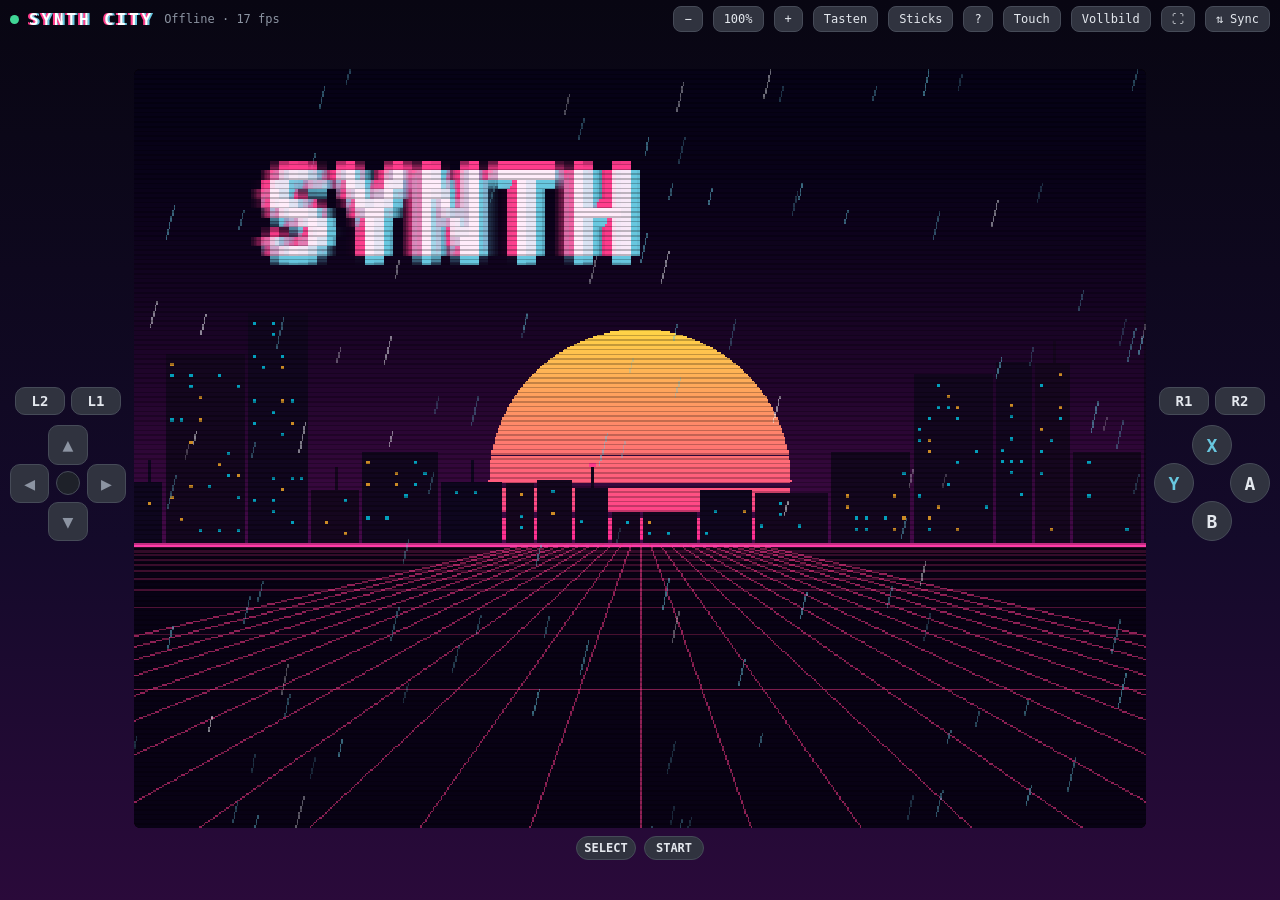
==== commit 0be9f2bd: "Web-App ui-touch (a428b8f)" ====
--- a/ui-touch/index.html
+++ b/ui-touch/index.html
@@ -187,6 +187,8 @@
  grid-template-rows:auto minmax(0,1fr);gap:10px}
 body.pick #tPick{display:grid}
 #tPickT{font-size:15px;color:var(--cy)}
+#tPickL.wide{grid-template-columns:repeat(auto-fill,minmax(220px,1fr))}
+#tPickL.wide .pk{justify-content:flex-start;font-size:13px;padding:0 12px;overflow:hidden;white-space:nowrap;text-overflow:ellipsis;display:block;line-height:52px}
 #tPickL{display:grid;grid-template-columns:repeat(auto-fill,minmax(120px,1fr));grid-auto-rows:minmax(52px,auto);
  gap:8px;overflow-y:auto;overscroll-behavior:contain;align-content:start}
 #tPickL .pk{display:flex;align-items:center;justify-content:center;border-radius:10px;background:var(--panel);
@@ -347,8 +349,9 @@
   ps.forEach((p,i)=>{const d=pr.children[i];if(!d||d.dataset.drag)return;
    d.querySelector('.nm').textContent=p.n;d.querySelector('.vl').textContent=p.t;
    d.querySelector('.bar').style.width=Math.round(100*p.v/(p.mx||1))+'%';
-   d.classList.toggle('lk',!!p.lk);d.classList.toggle('sel',!!p.opts);
-   if(p.opts)d.querySelector('.bar').style.width='0';});
+   const pick=!!(p.opts||p.slots);
+   d.classList.toggle('lk',!!p.lk);d.classList.toggle('sel',pick);
+   if(pick)d.querySelector('.bar').style.width='0';});
  }
  // Seiten
  const pb=$('tPages');
@@ -360,17 +363,20 @@
 }
 // Regler ziehen: waagerecht = Wert. Die volle Breite deckt den ganzen Bereich ab; waehrend des Ziehens
 // zeigt die Zeile den eigenen Wert (sonst wuerde das nachziehende Modell darunter springen).
+// Auswahl: opts = Werte 0..max der Reihe nach, slots = ausdrueckliche Paare (Sample-Plaetze)
 function tPickOpen(i){const p=tm.params[i];document.body.classList.add('pick');
  $('tPickT').textContent=p.n;const l=$('tPickL');l.innerHTML='';
- p.opts.forEach((o,v)=>{const b=document.createElement('div');b.className='pk'+(v===p.v?' on':'');b.textContent=o;
-  b.addEventListener('pointerdown',e=>{e.preventDefault();tAct(11,i,v);document.body.classList.remove('pick');},{passive:false});
+ const list=p.slots?p.slots:(p.opts||[]).map((o,v)=>({v,n:o}));
+ l.classList.toggle('wide',!!p.slots);   // Sample-Namen brauchen Platz
+ list.forEach(o=>{const b=document.createElement('div');b.className='pk'+(o.v===p.v?' on':'');b.textContent=o.n;
+  b.addEventListener('pointerdown',e=>{e.preventDefault();tAct(11,i,o.v);document.body.classList.remove('pick');},{passive:false});
   l.appendChild(b);});
  const on=l.querySelector('.pk.on');if(on)setTimeout(()=>on.scrollIntoView({block:'nearest'}),0);}
 $('tPickX').addEventListener('pointerdown',e=>{e.preventDefault();document.body.classList.remove('pick');},{passive:false});
 function tParDrag(d,i){
  let id=null,x0=0,v0=0,mx=127,cur=0;
  d.addEventListener('pointerdown',e=>{if(!tm||!tm.params||!tm.params[i])return;e.preventDefault();
-  if(tm.params[i].opts){tPickOpen(i);return;}   // Auswahlregler: Liste statt Schieber
+  if(tm.params[i].opts||tm.params[i].slots){tPickOpen(i);return;}   // Auswahlregler: Liste statt Schieber
   id=e.pointerId;x0=e.clientX;v0=cur=tm.params[i].v;mx=tm.params[i].mx||1;d.dataset.drag='1';d.classList.add('act');
   try{d.setPointerCapture(id);}catch(err){}},{passive:false});
  d.addEventListener('pointermove',e=>{if(id===null||e.pointerId!==id)return;e.preventDefault();
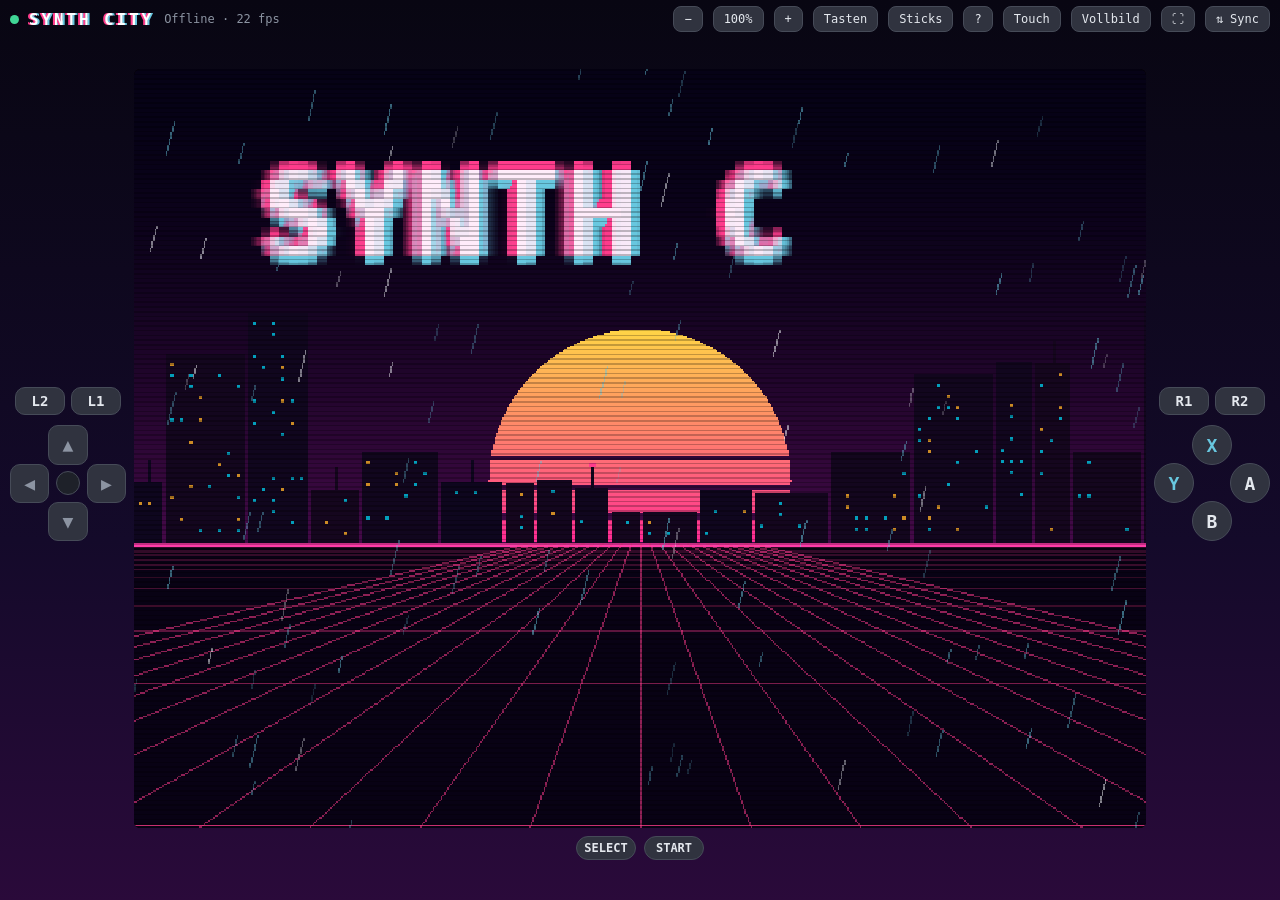
==== commit 19599354: "Web-App ui-touch (40f9c88)" ====
--- a/ui-touch/index.html
+++ b/ui-touch/index.html
@@ -368,7 +368,7 @@
  $('tPickT').textContent=p.n;const l=$('tPickL');l.innerHTML='';
  const list=p.slots?p.slots:(p.opts||[]).map((o,v)=>({v,n:o}));
  l.classList.toggle('wide',!!p.slots);   // Sample-Namen brauchen Platz
- list.forEach(o=>{const b=document.createElement('div');b.className='pk'+(o.v===p.v?' on':'');b.textContent=o.n;
+ list.forEach(o=>{const b=document.createElement('div');b.className='pk'+(o.v===p.v?' on':'');b.textContent=o.n;b.dataset.v=o.v;
   b.addEventListener('pointerdown',e=>{e.preventDefault();tAct(11,i,o.v);document.body.classList.remove('pick');},{passive:false});
   l.appendChild(b);});
  const on=l.querySelector('.pk.on');if(on)setTimeout(()=>on.scrollIntoView({block:'nearest'}),0);}
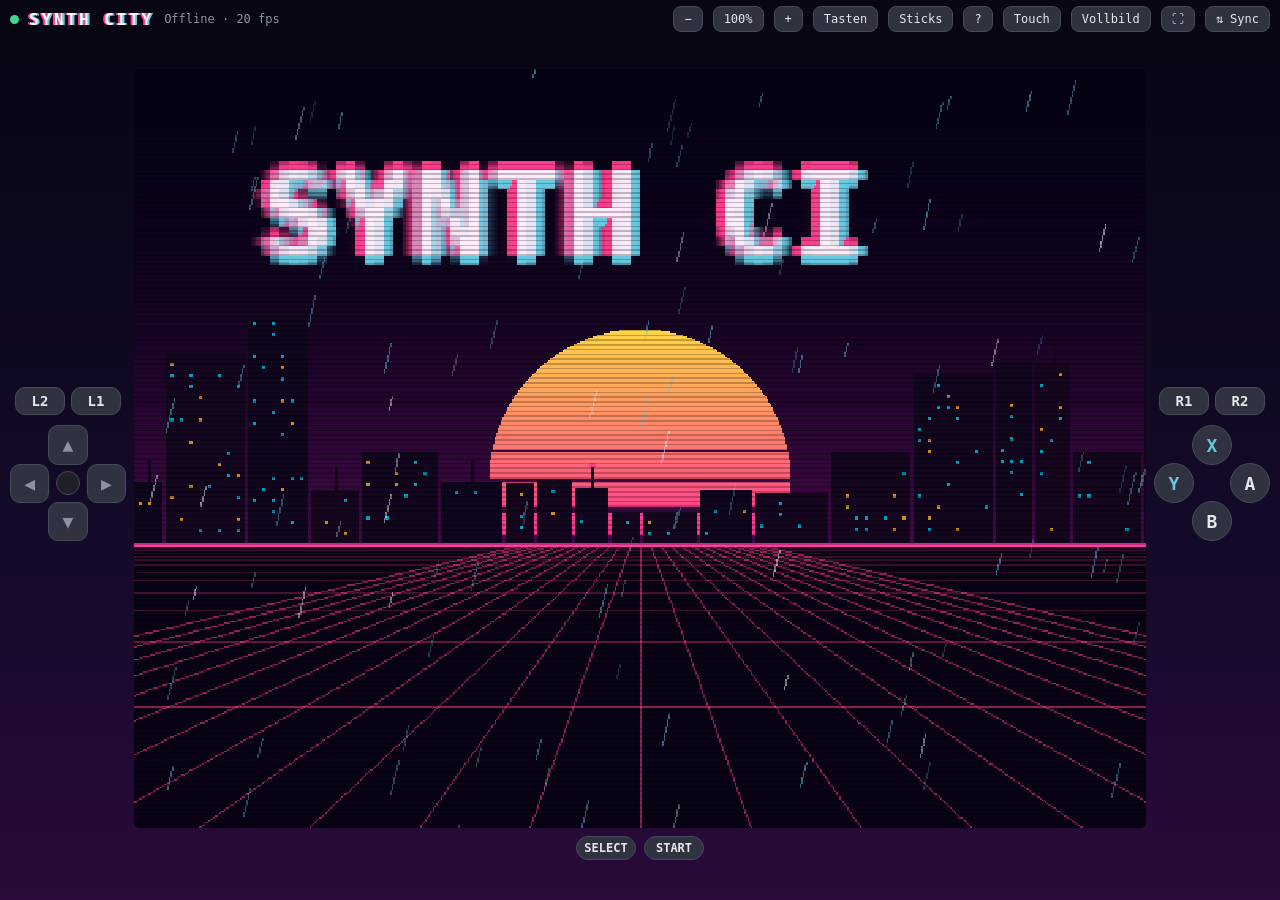
==== commit 8dd07245: "Web-App ui-touch (de6e8d9)" ====
--- a/ui-touch/index.html
+++ b/ui-touch/index.html
@@ -110,6 +110,9 @@
 #tTop .tb,#tBot .tb{min-width:44px;min-height:44px;display:flex;align-items:center;justify-content:center;
  background:var(--panel);border:1px solid var(--line);border-radius:10px;color:var(--text);font:inherit;font-size:13px;padding:0 12px}
 #tTop .tb:active,#tBot .tb:active{background:var(--panel2)}
+#tModes{display:flex;gap:4px}
+#tModes .tm{padding:0 10px}
+#tModes .tm.on{background:var(--panel2);border-color:var(--text);color:var(--cy)}
 #tPlay{font-size:20px;min-width:62px}
 #tPlay.on{background:var(--gr);color:#06240f;border-color:var(--gr)}
 #tPat{font-size:18px;font-weight:bold;color:var(--cy);min-width:62px;text-align:center}
@@ -183,8 +186,14 @@
 /* Auswahl (ENGINE, Filtertyp, Bus-Effekt ...): auf 15 Engines mit dem Finger zu zielen geht nicht
    mit einem Schieber - antippen oeffnet eine Liste mit grossen Zeilen. */
 .tr.sel .vl::after{content:' ›';color:var(--dim)}
-#tPick{display:none;position:fixed;inset:0;z-index:9;background:#0e0f12ee;padding:14px;
+/* Der Picker war das einzige Element ohne Safe-Area: im Querformat lagen Kopfzeile und ABBRECHEN
+   auf dem iPhone unter der Notch und waren nicht zu treffen (gemeldet "obere Elemente nicht bedienbar"). */
+#tPick{display:none;position:fixed;inset:0;z-index:9;background:#0e0f12ee;
+ padding:max(10px,env(safe-area-inset-top)) max(10px,env(safe-area-inset-right)) max(10px,env(safe-area-inset-bottom)) max(10px,env(safe-area-inset-left));
  grid-template-rows:auto minmax(0,1fr);gap:10px}
+#tPickH{display:flex;align-items:center;gap:10px;min-height:44px}
+#tPick .tb{min-width:44px;min-height:44px;display:flex;align-items:center;justify-content:center;
+ border-radius:10px;background:var(--panel);border:1px solid var(--off2);color:var(--text);padding:0 14px;font:inherit}
 body.pick #tPick{display:grid}
 #tPickT{font-size:15px;color:var(--cy)}
 #tPickL.wide{grid-template-columns:repeat(auto-fill,minmax(220px,1fr))}
@@ -225,13 +234,13 @@
 </div></div>
 <div id="tui">
  <div id="tTop"><button class="tb" id="tPlay">▶</button><div class="tb" id="tPatD">‹</div><div id="tPat">A01</div><div class="tb" id="tPatU">›</div>
-  <div id="tBpm">120 BPM</div><span id="tMsg"></span><span id="tLock"><span style="color:#ffba40;font-size:12px" id="tLockT">LOCK</span><button class="tb" id="tLockC">LOCKS WEG</button><button class="tb" id="tLockE">FERTIG</button></span><button class="tb" id="tMode">SOUND</button><button class="tb" id="tView" title="zum gespiegelten Geraetebild">BILD</button></div>
+  <div id="tBpm">120 BPM</div><span id="tMsg"></span><span id="tLock"><span style="color:#ffba40;font-size:12px" id="tLockT">LOCK</span><button class="tb" id="tLockC">LOCKS WEG</button><button class="tb" id="tLockE">FERTIG</button></span><span id="tModes"><button class="tb tm" id="tM0">STEPS</button><button class="tb tm" id="tM1">SOUND</button><button class="tb tm" id="tM2">NOTEN</button></span><button class="tb" id="tView" title="zum gespiegelten Geraetebild">BILD</button></div>
  <div id="tMain"><div id="tTracks"></div>
   <div id="tGrid"></div>
   <div id="tSnd"><div id="tGrps"></div><div id="tPar"></div></div>
   <div id="tKeys"><div id="tOct"><button class="tb" id="tOctD">− OKT</button><span id="tOctT" style="color:var(--cy);min-width:52px;text-align:center"></span><button class="tb" id="tOctU">+ OKT</button><span id="tNoteT" style="color:var(--dim);font-size:12px"></span></div><div id="tKb"></div></div></div>
  <div id="tWait">warte auf die Groovebox …</div>
- <div id="tPick"><div style="display:flex;align-items:center;gap:10px"><span id="tPickT"></span>
+ <div id="tPick"><div id="tPickH"><span id="tPickT"></span>
   <span style="flex:1"></span><button class="tb" id="tPickX">ABBRECHEN</button></div><div id="tPickL"></div></div>
  <div id="tBot"><div id="tPages" style="display:flex;gap:6px;flex-wrap:wrap"></div></div>
 </div>
@@ -349,7 +358,7 @@
   ps.forEach((p,i)=>{const d=pr.children[i];if(!d||d.dataset.drag)return;
    d.querySelector('.nm').textContent=p.n;d.querySelector('.vl').textContent=p.t;
    d.querySelector('.bar').style.width=Math.round(100*p.v/(p.mx||1))+'%';
-   const pick=!!(p.opts||p.slots);
+   const pick=!!(p.opts||p.slots||p.list);
    d.classList.toggle('lk',!!p.lk);d.classList.toggle('sel',pick);
    if(pick)d.querySelector('.bar').style.width='0';});
  }
@@ -366,13 +375,18 @@
 // Auswahl: opts = Werte 0..max der Reihe nach, slots = ausdrueckliche Paare (Sample-Plaetze)
 function tPickOpen(i){const p=tm.params[i];document.body.classList.add('pick');
  $('tPickT').textContent=p.n;const l=$('tPickL');l.innerHTML='';
- const list=p.slots?p.slots:(p.opts||[]).map((o,v)=>({v,n:o}));
- l.classList.toggle('wide',!!p.slots);   // Sample-Namen brauchen Platz
+ const shared=p.list&&tm.lists?tm.lists[p.list]:null;   // lange Listen stehen einmal je Modell
+ const list=shared?shared:(p.slots?p.slots:(p.opts||[]).map((o,v)=>({v,n:o})));
+ l.classList.toggle('wide',!!(p.slots||shared));   // Sample- und Zielnamen brauchen Platz
  list.forEach(o=>{const b=document.createElement('div');b.className='pk'+(o.v===p.v?' on':'');b.textContent=o.n;b.dataset.v=o.v;
-  b.addEventListener('pointerdown',e=>{e.preventDefault();tAct(11,i,o.v);document.body.classList.remove('pick');},{passive:false});
+  b.addEventListener('pointerdown',e=>{e.preventDefault();tAct(11,i,o.v);tPickClose();},{passive:false});
   l.appendChild(b);});
  const on=l.querySelector('.pk.on');if(on)setTimeout(()=>on.scrollIntoView({block:'nearest'}),0);}
-$('tPickX').addEventListener('pointerdown',e=>{e.preventDefault();document.body.classList.remove('pick');},{passive:false});
+function tPickClose(){document.body.classList.remove('pick');}
+$('tPickX').addEventListener('pointerdown',e=>{e.preventDefault();tPickClose();},{passive:false});
+// daneben tippen schliesst auch - ohne das blieb der Picker offen und deckte die ganze Kopfzeile zu
+$('tPick').addEventListener('pointerdown',e=>{if(e.target===$('tPick')||e.target===$('tPickL')){e.preventDefault();tPickClose();}},{passive:false});
+addEventListener('keydown',e=>{if(e.key==='Escape'&&document.body.classList.contains('pick'))tPickClose();});
 function tParDrag(d,i){
  let id=null,x0=0,v0=0,mx=127,cur=0;
  d.addEventListener('pointerdown',e=>{if(!tm||!tm.params||!tm.params[i])return;e.preventDefault();
@@ -389,18 +403,19 @@
 }
 $('tLockE').addEventListener('pointerdown',e=>{e.preventDefault();tAct(12,0,0);},{passive:false});
 $('tLockC').addEventListener('pointerdown',e=>{e.preventDefault();tAct(13,0,0);},{passive:false});
-// Drei Ansichten im Kreis: Pads -> Regler -> Klaviatur. Der Knopf zeigt, was als Naechstes kommt.
-const TMODES=['','snd','keys'],TLBL=['SOUND','NOTEN','STEPS'];
+// Drei Ansichten, drei Knoepfe: STEPS, SOUND, NOTEN. Vorher war das EIN Knopf im Kreis, der das
+// Ziel statt des Zustands zeigte - zu den Steps zurueck brauchte je nach Lage ein oder zwei Treffer
+// (gemeldet "die Sequencer-Seite kann ich nicht zuverlaessig abrufen"). Jetzt: ein Tipp, immer.
+const TMODES=['','snd','keys'];
+function tModeNow(){return document.body.classList.contains('keys')?2:(document.body.classList.contains('snd')?1:0);}
 function tSetMode(m){const b=document.body;TMODES.forEach(c=>c&&b.classList.remove(c));
- if(TMODES[m])b.classList.add(TMODES[m]);$('tMode').textContent=TLBL[m];
+ if(TMODES[m])b.classList.add(TMODES[m]);
+ for(let k=0;k<3;k++){const e=$('tM'+k);if(e)e.classList.toggle('on',k===m);}
  if(TMODES[m]==='snd'&&tm&&tm.view===0)tAct(9,1,0);
  if(TMODES[m]==='keys')tKbBuild();
  try{localStorage.tmode=m;}catch(e){}}
-$('tMode').addEventListener('pointerdown',e=>{e.preventDefault();
- let m=TMODES.findIndex(c=>c===''||document.body.classList.contains(c));
- m=document.body.classList.contains('keys')?2:(document.body.classList.contains('snd')?1:0);
- tSetMode((m+1)%3);},{passive:false});
-try{const m=+(localStorage.tmode||0);if(m)setTimeout(()=>tSetMode(m),300);}catch(e){}
+for(let k=0;k<3;k++)$('tM'+k).addEventListener('pointerdown',e=>{e.preventDefault();tSetMode(k);},{passive:false});
+try{const m=+(localStorage.tmode||0);setTimeout(()=>tSetMode(m||0),300);}catch(e){setTimeout(()=>tSetMode(0),300);}
 
 // ---- Klaviatur: zwei Oktaven, weisse Tasten als Reihe, schwarze darueber
 let tOct=4;
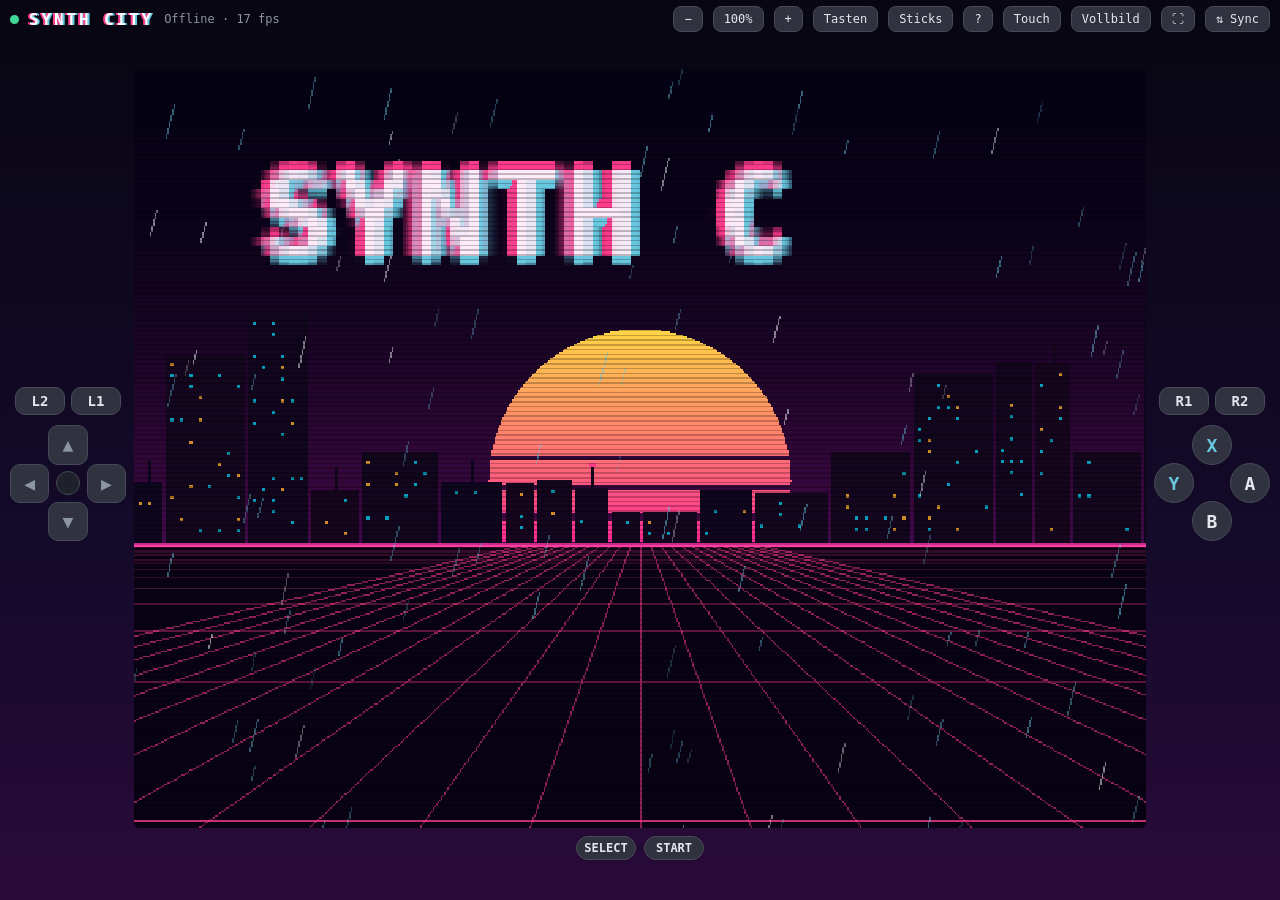
==== commit fc820605: "Web-App ui-touch (9822f9e)" ====
--- a/ui-touch/index.html
+++ b/ui-touch/index.html
@@ -111,6 +111,25 @@
  background:var(--panel);border:1px solid var(--line);border-radius:10px;color:var(--text);font:inherit;font-size:13px;padding:0 12px}
 #tTop .tb:active,#tBot .tb:active{background:var(--panel2)}
 #tModes{display:flex;gap:4px}
+/* Mixer: 8 Spalten, Zeilen wie die MIX-Seite am Geraet (VOL PAN S.A S.B S.C CMP) */
+#tMix{display:none;grid-row:2;grid-template-columns:repeat(8,1fr);gap:4px;min-height:0}
+body.mix #tMix{display:grid}
+body.mix #tMain{display:none}
+.mxc{display:flex;flex-direction:column;gap:3px;min-width:0;min-height:0;background:var(--panel);border-radius:8px;padding:3px}
+.mxc.sel{outline:1px solid var(--text)}
+.mxh{font-size:11px;text-align:center;color:var(--dim);overflow:hidden;white-space:nowrap;min-height:22px;
+ display:flex;align-items:center;justify-content:center;border-radius:5px;background:var(--panel2)}
+.mxb{display:flex;gap:3px}
+.mxb div{flex:1;min-height:26px;display:flex;align-items:center;justify-content:center;border-radius:5px;
+ background:var(--off);color:var(--dim);font-size:11px}
+.mxb div.on{background:var(--acc);color:var(--bg)}
+.mxb div.so.on{background:var(--cy)}
+.mxf{position:relative;flex:1;min-height:26px;border-radius:5px;background:var(--off);overflow:hidden;touch-action:none}
+.mxf i{position:absolute;left:0;right:0;bottom:0;background:var(--acc);opacity:.55}
+.mxf b{position:absolute;left:3px;top:2px;font-size:10px;font-weight:400;color:var(--dim)}
+.mxf u{position:absolute;right:3px;top:2px;font-size:10px;text-decoration:none;color:var(--text)}
+.mxf.sw{display:flex;align-items:center;justify-content:center}
+@media (orientation:portrait){#tMix{grid-template-columns:repeat(4,1fr)}}
 #tModes .tm{padding:0 10px}
 #tModes .tm.on{background:var(--panel2);border-color:var(--text);color:var(--cy)}
 #tPlay{font-size:20px;min-width:62px}
@@ -234,11 +253,12 @@
 </div></div>
 <div id="tui">
  <div id="tTop"><button class="tb" id="tPlay">▶</button><div class="tb" id="tPatD">‹</div><div id="tPat">A01</div><div class="tb" id="tPatU">›</div>
-  <div id="tBpm">120 BPM</div><span id="tMsg"></span><span id="tLock"><span style="color:#ffba40;font-size:12px" id="tLockT">LOCK</span><button class="tb" id="tLockC">LOCKS WEG</button><button class="tb" id="tLockE">FERTIG</button></span><span id="tModes"><button class="tb tm" id="tM0">STEPS</button><button class="tb tm" id="tM1">SOUND</button><button class="tb tm" id="tM2">NOTEN</button></span><button class="tb" id="tView" title="zum gespiegelten Geraetebild">BILD</button></div>
+  <div id="tBpm">120 BPM</div><span id="tMsg"></span><span id="tLock"><span style="color:#ffba40;font-size:12px" id="tLockT">LOCK</span><button class="tb" id="tLockC">LOCKS WEG</button><button class="tb" id="tLockE">FERTIG</button></span><span id="tModes"><button class="tb tm" id="tM0">STEPS</button><button class="tb tm" id="tM1">SOUND</button><button class="tb tm" id="tM2">NOTEN</button><button class="tb tm" id="tM3">MIXER</button></span><button class="tb" id="tView" title="zum gespiegelten Geraetebild">BILD</button></div>
  <div id="tMain"><div id="tTracks"></div>
   <div id="tGrid"></div>
   <div id="tSnd"><div id="tGrps"></div><div id="tPar"></div></div>
   <div id="tKeys"><div id="tOct"><button class="tb" id="tOctD">− OKT</button><span id="tOctT" style="color:var(--cy);min-width:52px;text-align:center"></span><button class="tb" id="tOctU">+ OKT</button><span id="tNoteT" style="color:var(--dim);font-size:12px"></span></div><div id="tKb"></div></div></div>
+ <div id="tMix"></div>
  <div id="tWait">warte auf die Groovebox …</div>
  <div id="tPick"><div id="tPickH"><span id="tPickT"></span>
   <span style="flex:1"></span><button class="tb" id="tPickX">ABBRECHEN</button></div><div id="tPickL"></div></div>
@@ -305,6 +325,7 @@
  if(document.body.classList.contains('keys')){tKbMark(m.note);
   $('tNoteT').textContent=(m.hold>=0?'Step '+(m.hold+1)+': ':'')+tNoteName(m.note)+(m.drum?' · Drum-Engine: Tonhöhe wirkt kaum':'');}
  if(m.hold>=0)$('tLockT').textContent='LOCK STEP '+(m.hold+1);
+ if(document.body.classList.contains('mix'))tMixPaint();
  // Spuren: nur neu aufbauen, wenn sich die Struktur aendert (sonst flackert es und der Finger verliert das Ziel)
  const key=m.tracks.map(t=>t.n).join(',')+'|'+m.len;
  const tr=$('tTracks');
@@ -406,16 +427,53 @@
 // Drei Ansichten, drei Knoepfe: STEPS, SOUND, NOTEN. Vorher war das EIN Knopf im Kreis, der das
 // Ziel statt des Zustands zeigte - zu den Steps zurueck brauchte je nach Lage ein oder zwei Treffer
 // (gemeldet "die Sequencer-Seite kann ich nicht zuverlaessig abrufen"). Jetzt: ein Tipp, immer.
-const TMODES=['','snd','keys'];
-function tModeNow(){return document.body.classList.contains('keys')?2:(document.body.classList.contains('snd')?1:0);}
+const TMODES=['','snd','keys','mix'];
+function tModeNow(){const c=document.body.classList;return c.contains('mix')?3:(c.contains('keys')?2:(c.contains('snd')?1:0));}
 function tSetMode(m){const b=document.body;TMODES.forEach(c=>c&&b.classList.remove(c));
  if(TMODES[m])b.classList.add(TMODES[m]);
- for(let k=0;k<3;k++){const e=$('tM'+k);if(e)e.classList.toggle('on',k===m);}
+ for(let k=0;k<TMODES.length;k++){const e=$('tM'+k);if(e)e.classList.toggle('on',k===m);}
  if(TMODES[m]==='snd'&&tm&&tm.view===0)tAct(9,1,0);
  if(TMODES[m]==='keys')tKbBuild();
+ if(TMODES[m]==='mix')tMixBuild();
  try{localStorage.tmode=m;}catch(e){}}
-for(let k=0;k<3;k++)$('tM'+k).addEventListener('pointerdown',e=>{e.preventDefault();tSetMode(k);},{passive:false});
+for(let k=0;k<TMODES.length;k++)$('tM'+k).addEventListener('pointerdown',e=>{e.preventDefault();tSetMode(k);},{passive:false});
 try{const m=+(localStorage.tmode||0);setTimeout(()=>tSetMode(m||0),300);}catch(e){setTimeout(()=>tSetMode(0),300);}
+
+// ---- Mixer: acht Spuren nebeneinander, Zeilen wie die MIX-Seite am Geraet
+const MIXN=['VOL','PAN','S.A','S.B','S.C','CMP'];
+function tMixBuild(){const m=$('tMix');if(!tm||!tm.tracks)return;m.innerHTML='';
+ tm.tracks.forEach((t,i)=>{const c=document.createElement('div');c.className='mxc';c.dataset.t=i;
+  const h=document.createElement('div');h.className='mxh';h.textContent='T'+(i+1)+' '+t.n;
+  h.addEventListener('pointerdown',e=>{e.preventDefault();tAct(2,i,0);},{passive:false});c.appendChild(h);
+  const b=document.createElement('div');b.className='mxb';
+  ['M','S'].forEach((lb,k)=>{const d=document.createElement('div');d.textContent=lb;if(k)d.className='so';
+   d.addEventListener('pointerdown',e=>{e.preventDefault();tAct(k?7:3,i,0);},{passive:false});b.appendChild(d);});
+  c.appendChild(b);
+  for(let r=0;r<MIXN.length;r++){const f=document.createElement('div');f.className='mxf'+(r===5?' sw':'');
+   f.innerHTML='<i></i><b>'+MIXN[r]+'</b><u></u>';tMixDrag(f,i,r);c.appendChild(f);}
+  m.appendChild(c);});
+ tMixPaint();}
+function tMixPaint(){if(!tm||!tm.tracks)return;const m=$('tMix');
+ if(m.childElementCount!==tm.tracks.length){tMixBuild();return;}
+ [...m.children].forEach((c,i)=>{const t=tm.tracks[i];if(!t||!t.mix)return;
+  c.classList.toggle('sel',i===tm.track);
+  const bs=c.querySelector('.mxb').children;bs[0].classList.toggle('on',!!t.m);bs[1].classList.toggle('on',!!t.s);
+  const fs=c.querySelectorAll('.mxf');
+  for(let r=0;r<fs.length;r++){const v=t.mix[r],f=fs[r];if(f.dataset.drag)continue;
+   if(r===5){f.querySelector('i').style.height='0';f.querySelector('u').textContent=v?'AN':'-';
+    f.style.background=v?'var(--panel2)':'var(--off)';continue;}
+   f.querySelector('i').style.height=Math.round(v/127*100)+'%';f.querySelector('u').textContent=v;}});}
+// senkrecht ziehen = Wert (volle Hoehe = ganzer Bereich), CMP ist ein Schalter
+function tMixDrag(f,t,r){let id=null,y0=0,v0=0,cur=0;
+ f.addEventListener('pointerdown',e=>{e.preventDefault();
+  if(r===5){const t2=tm.tracks[t];tAct(15,t*16+r,t2.mix[r]?0:1);return;}
+  id=e.pointerId;y0=e.clientY;v0=cur=tm.tracks[t].mix[r];f.setPointerCapture(id);f.dataset.drag='1';},{passive:false});
+ f.addEventListener('pointermove',e=>{if(id===null||e.pointerId!==id)return;e.preventDefault();
+  const h=f.getBoundingClientRect().height||1;
+  let v=Math.max(0,Math.min(127,Math.round(v0+(y0-e.clientY)/h*127)));
+  if(v!==cur){cur=v;f.querySelector('i').style.height=Math.round(v/127*100)+'%';f.querySelector('u').textContent=v;tAct(15,t*16+r,v);}},{passive:false});
+ const end=e=>{if(id===null||(e&&e.pointerId!==id))return;id=null;delete f.dataset.drag;};
+ f.addEventListener('pointerup',end);f.addEventListener('pointercancel',end);}
 
 // ---- Klaviatur: zwei Oktaven, weisse Tasten als Reihe, schwarze darueber
 let tOct=4;
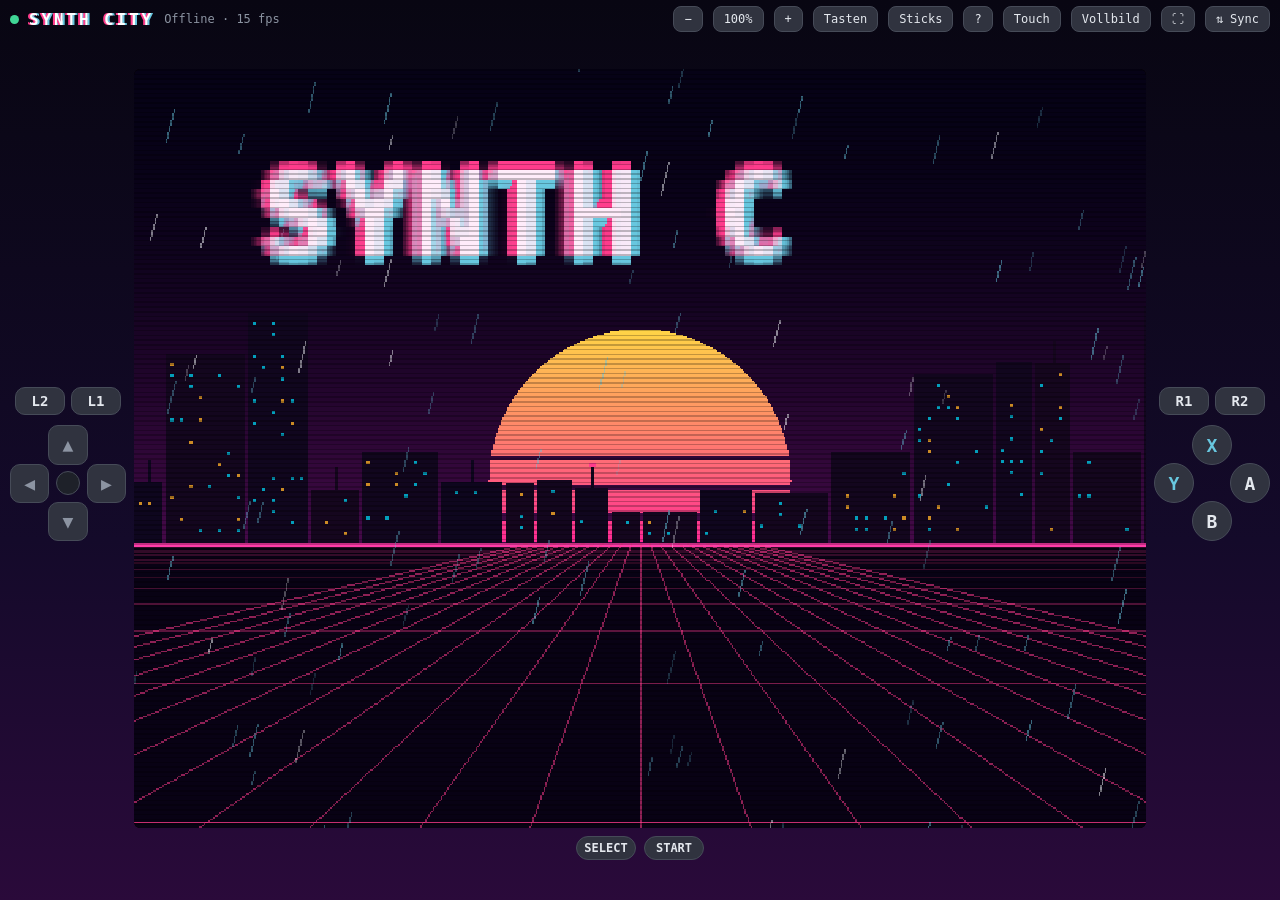
==== commit ad0f7950: "Web-App ui-touch (fd8b376)" ====
--- a/ui-touch/index.html
+++ b/ui-touch/index.html
@@ -210,7 +210,25 @@
 #tPick{display:none;position:fixed;inset:0;z-index:9;background:#0e0f12ee;
  padding:max(10px,env(safe-area-inset-top)) max(10px,env(safe-area-inset-right)) max(10px,env(safe-area-inset-bottom)) max(10px,env(safe-area-inset-left));
  grid-template-rows:auto minmax(0,1fr);gap:10px}
-#tPickH{display:flex;align-items:center;gap:10px;min-height:44px}
+#tPickH,#tShH{display:flex;align-items:center;gap:10px;min-height:44px}
+/* Projekt-Blatt: gleicher Bau wie der Picker (Safe-Area, 44-px-Flaechen) */
+#tSheet{display:none;position:fixed;inset:0;z-index:9;background:#0e0f12f2;
+ padding:max(10px,env(safe-area-inset-top)) max(10px,env(safe-area-inset-right)) max(10px,env(safe-area-inset-bottom)) max(10px,env(safe-area-inset-left));
+ grid-template-rows:auto minmax(0,1fr);gap:10px}
+body.sheet #tSheet{display:grid}
+#tSheet .tb{min-width:44px;min-height:44px;display:flex;align-items:center;justify-content:center;
+ border-radius:10px;background:var(--panel);border:1px solid var(--off2);color:var(--text);padding:0 14px;font:inherit}
+#tShT{font-size:15px;color:var(--cy)}
+#tShB{overflow-y:auto;overscroll-behavior:contain;display:flex;flex-direction:column;gap:8px}
+#tShB .row{display:flex;gap:8px;flex-wrap:wrap}
+#tShB .big{flex:1;min-height:52px;display:flex;align-items:center;justify-content:center;border-radius:10px;
+ background:var(--panel);border:1px solid var(--off2);color:var(--text);font-size:14px}
+#tShB .big.go{background:var(--acc);border-color:var(--acc);color:var(--bg)}
+#tShB .lbl{color:var(--dim);font-size:12px}
+#tShB .pl{display:grid;grid-template-columns:repeat(auto-fill,minmax(180px,1fr));gap:6px}
+#tShB .pl div{min-height:48px;display:flex;align-items:center;padding:0 12px;border-radius:9px;
+ background:var(--panel);border:1px solid var(--line);overflow:hidden;white-space:nowrap;text-overflow:ellipsis}
+#tShB .pl div.on{border-color:var(--text);color:var(--cy)}
 #tPick .tb{min-width:44px;min-height:44px;display:flex;align-items:center;justify-content:center;
  border-radius:10px;background:var(--panel);border:1px solid var(--off2);color:var(--text);padding:0 14px;font:inherit}
 body.pick #tPick{display:grid}
@@ -262,7 +280,8 @@
  <div id="tWait">warte auf die Groovebox …</div>
  <div id="tPick"><div id="tPickH"><span id="tPickT"></span>
   <span style="flex:1"></span><button class="tb" id="tPickX">ABBRECHEN</button></div><div id="tPickL"></div></div>
- <div id="tBot"><div id="tPages" style="display:flex;gap:6px;flex-wrap:wrap"></div></div>
+ <div id="tBot"><div id="tPages" style="display:flex;gap:6px;flex-wrap:wrap"></div><span style="flex:1"></span><button class="tb" id="tPrj">PROJEKT</button></div>
+ <div id="tSheet"><div id="tShH"><span id="tShT">PROJEKT</span><span style="flex:1"></span><button class="tb" id="tShX">ZU</button></div><div id="tShB"></div></div>
 </div>
 <div id="help"><div><b style="color:#fff">Tastatur</b><br>
 <kbd>←↑→↓</kbd> Steuerkreuz &nbsp; <kbd>Z</kbd>/<kbd>Leertaste</kbd> A &nbsp; <kbd>X</kbd>/<kbd>⌫</kbd> B &nbsp; <kbd>S</kbd> X &nbsp; <kbd>A</kbd> Y<br>
@@ -319,7 +338,8 @@
  document.body.classList.remove('twait');tuiRender(m);}
 function tuiRender(m){
  const play=$('tPlay');play.textContent=m.play?'■':'▶';play.classList.toggle('on',!!m.play);
- $('tPat').textContent=m.pat;$('tBpm').textContent=m.bpm+' BPM'+(m.song?' · SONG':'');
+ $('tPat').textContent=m.pat;
+ if(m.prj)$('tPrj').textContent=(m.prj.d?'● ':'')+'PROJEKT';$('tBpm').textContent=m.bpm+' BPM'+(m.song?' · SONG':'');
  $('tMsg').textContent=m.msg||'';
  document.body.classList.toggle('hold',m.hold>=0);
  if(document.body.classList.contains('keys')){tKbMark(m.note);
@@ -407,7 +427,7 @@
 $('tPickX').addEventListener('pointerdown',e=>{e.preventDefault();tPickClose();},{passive:false});
 // daneben tippen schliesst auch - ohne das blieb der Picker offen und deckte die ganze Kopfzeile zu
 $('tPick').addEventListener('pointerdown',e=>{if(e.target===$('tPick')||e.target===$('tPickL')){e.preventDefault();tPickClose();}},{passive:false});
-addEventListener('keydown',e=>{if(e.key==='Escape'&&document.body.classList.contains('pick'))tPickClose();});
+addEventListener('keydown',e=>{if(e.key!=='Escape')return;if(document.body.classList.contains('pick'))tPickClose();else if(document.body.classList.contains('sheet'))tSheetClose();});
 function tParDrag(d,i){
  let id=null,x0=0,v0=0,mx=127,cur=0;
  d.addEventListener('pointerdown',e=>{if(!tm||!tm.params||!tm.params[i])return;e.preventDefault();
@@ -438,6 +458,31 @@
  try{localStorage.tmode=m;}catch(e){}}
 for(let k=0;k<TMODES.length;k++)$('tM'+k).addEventListener('pointerdown',e=>{e.preventDefault();tSetMode(k);},{passive:false});
 try{const m=+(localStorage.tmode||0);setTimeout(()=>tSetMode(m||0),300);}catch(e){setTimeout(()=>tSetMode(0),300);}
+
+// ---- Projekt-Blatt: speichern, laden, neu. Namen tippt man am Geraet oder im Browser;
+// hier gibt es "neu" mit freiem Namen - der Weg ueber eine Bildschirmtastatur waere auf dem Handy laenger.
+function tSheetOpen(){document.body.classList.add('sheet');tSheetFill();}
+function tSheetClose(){document.body.classList.remove('sheet');}
+function tSheetFill(){const b=$('tShB');if(!tm||!tm.prj)return;const p=tm.prj;
+ b.innerHTML='';
+ const info=document.createElement('div');info.className='lbl';
+ info.textContent='Offen: '+p.n+(p.d?'  ·  ungespeicherte Änderungen':'  ·  gespeichert');b.appendChild(info);
+ const row=document.createElement('div');row.className='row';
+ const sv=document.createElement('div');sv.className='big'+(p.d?' go':'');sv.textContent='SPEICHERN';
+ sv.addEventListener('pointerdown',e=>{e.preventDefault();tAct(16,0,0);setTimeout(tSheetFill,600);},{passive:false});
+ const nw=document.createElement('div');nw.className='big';nw.textContent='NEUES PROJEKT';
+ nw.addEventListener('pointerdown',e=>{e.preventDefault();tAct(16,2,0);setTimeout(()=>{tSheetFill();tSheetClose();},700);},{passive:false});
+ row.appendChild(sv);row.appendChild(nw);b.appendChild(row);
+ const lb=document.createElement('div');lb.className='lbl';lb.textContent='Laden ('+(p.l?p.l.length:0)+')';b.appendChild(lb);
+ const pl=document.createElement('div');pl.className='pl';
+ (p.l||[]).forEach((nm,i)=>{const d=document.createElement('div');d.textContent=nm;if(nm===p.n)d.className='on';
+  d.dataset.i=i;
+  d.addEventListener('pointerdown',e=>{e.preventDefault();tAct(16,1,i);setTimeout(()=>{tSheetFill();tSheetClose();},900);},{passive:false});
+  pl.appendChild(d);});
+ b.appendChild(pl);}
+$('tPrj').addEventListener('pointerdown',e=>{e.preventDefault();tSheetOpen();},{passive:false});
+$('tShX').addEventListener('pointerdown',e=>{e.preventDefault();tSheetClose();},{passive:false});
+$('tSheet').addEventListener('pointerdown',e=>{if(e.target===$('tSheet')||e.target===$('tShB')){e.preventDefault();tSheetClose();}},{passive:false});
 
 // ---- Mixer: acht Spuren nebeneinander, Zeilen wie die MIX-Seite am Geraet
 const MIXN=['VOL','PAN','S.A','S.B','S.C','CMP'];
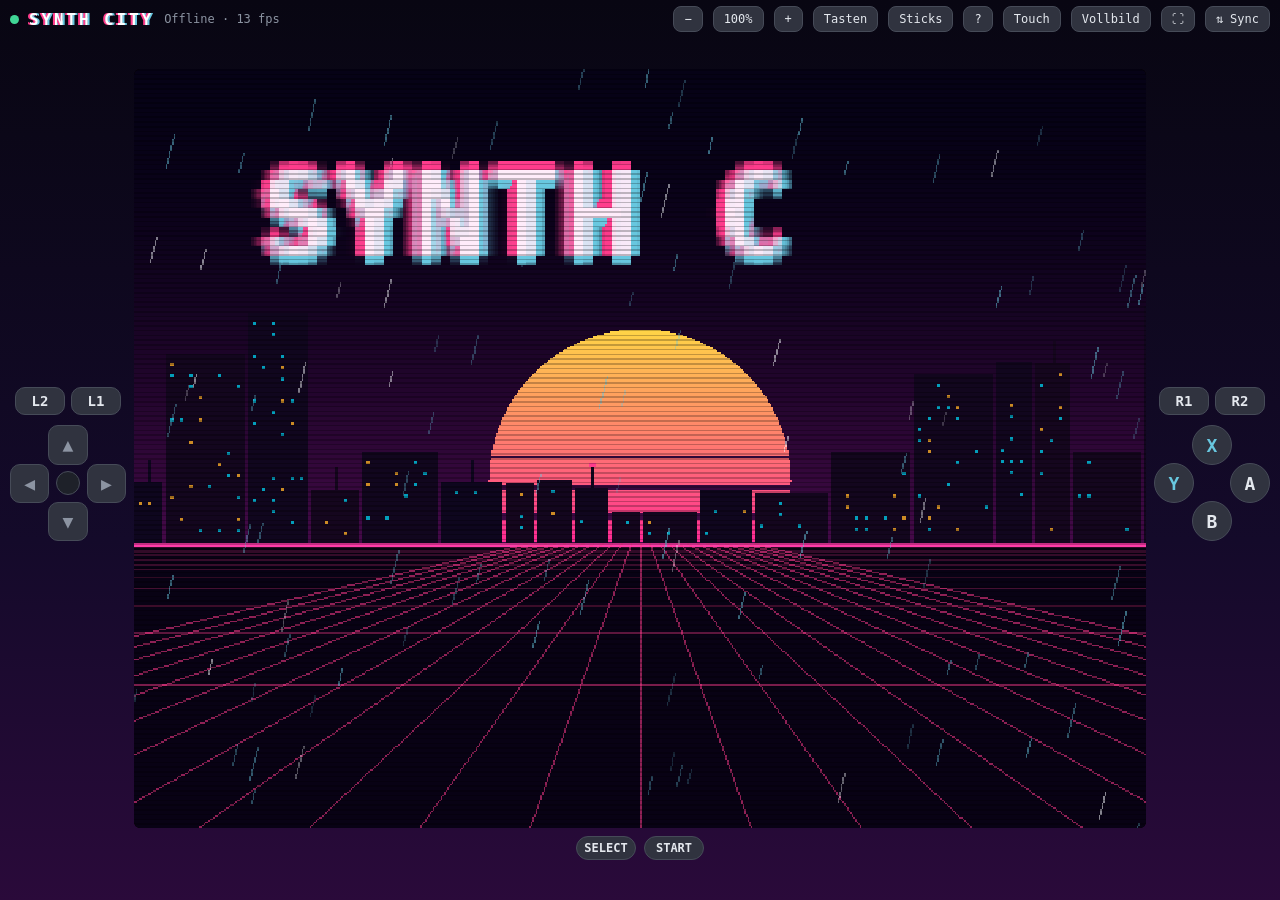
==== commit c012093e: "Web-App ui-touch (7eb2806)" ====
--- a/ui-touch/index.html
+++ b/ui-touch/index.html
@@ -130,6 +130,24 @@
 .mxf u{position:absolute;right:3px;top:2px;font-size:10px;text-decoration:none;color:var(--text)}
 .mxf.sw{display:flex;align-items:center;justify-content:center}
 @media (orientation:portrait){#tMix{grid-template-columns:repeat(4,1fr)}}
+/* Song: eine Zeile je Song-Zeile, darin die acht Spuren als Zellen */
+#tSong{display:none;grid-row:2;grid-template-rows:auto minmax(0,1fr);gap:6px;min-height:0}
+body.song #tSong{display:grid}
+body.song #tMain{display:none}
+#tSgBar{display:flex;gap:6px;align-items:center;flex-wrap:wrap}
+#tSgL{overflow-y:auto;overscroll-behavior:contain;display:flex;flex-direction:column;gap:4px}
+.sgr{display:flex;gap:3px;align-items:stretch;background:var(--panel);border-radius:8px;padding:3px;border:1px solid var(--line)}
+.sgr.now{border-color:var(--cy)}
+.sgr>.nr{min-width:34px;display:flex;align-items:center;justify-content:center;font-size:12px;color:var(--dim);border-radius:5px;background:var(--panel2)}
+.sgr>.cs{flex:1;display:grid;grid-template-columns:repeat(8,1fr);gap:3px;min-width:0}
+.sgr .cl{min-height:40px;display:flex;align-items:center;justify-content:center;border-radius:5px;
+ background:var(--off);font-size:11px;color:var(--text);overflow:hidden}
+.sgr .cl.off{color:var(--dim);background:var(--bg)}
+.sgr>.rp{display:flex;gap:2px;align-items:stretch}
+.sgr>.rp div{min-width:30px;display:flex;align-items:center;justify-content:center;border-radius:5px;background:var(--off);font-size:12px}
+.sgr>.rp div.v{min-width:34px;background:var(--panel2);color:var(--cy)}
+.sgr>.del{min-width:34px;display:flex;align-items:center;justify-content:center;border-radius:5px;background:var(--off);color:var(--dim)}
+@media (orientation:portrait){.sgr .cl{min-height:34px;font-size:10px}.sgr>.nr{min-width:26px}}
 #tModes .tm{padding:0 10px}
 #tModes .tm.on{background:var(--panel2);border-color:var(--text);color:var(--cy)}
 #tPlay{font-size:20px;min-width:62px}
@@ -271,12 +289,13 @@
 </div></div>
 <div id="tui">
  <div id="tTop"><button class="tb" id="tPlay">▶</button><div class="tb" id="tPatD">‹</div><div id="tPat">A01</div><div class="tb" id="tPatU">›</div>
-  <div id="tBpm">120 BPM</div><span id="tMsg"></span><span id="tLock"><span style="color:#ffba40;font-size:12px" id="tLockT">LOCK</span><button class="tb" id="tLockC">LOCKS WEG</button><button class="tb" id="tLockE">FERTIG</button></span><span id="tModes"><button class="tb tm" id="tM0">STEPS</button><button class="tb tm" id="tM1">SOUND</button><button class="tb tm" id="tM2">NOTEN</button><button class="tb tm" id="tM3">MIXER</button></span><button class="tb" id="tView" title="zum gespiegelten Geraetebild">BILD</button></div>
+  <div id="tBpm">120 BPM</div><span id="tMsg"></span><span id="tLock"><span style="color:#ffba40;font-size:12px" id="tLockT">LOCK</span><button class="tb" id="tLockC">LOCKS WEG</button><button class="tb" id="tLockE">FERTIG</button></span><span id="tModes"><button class="tb tm" id="tM0">STEPS</button><button class="tb tm" id="tM1">SOUND</button><button class="tb tm" id="tM2">NOTEN</button><button class="tb tm" id="tM3">MIXER</button><button class="tb tm" id="tM4">SONG</button></span><button class="tb" id="tView" title="zum gespiegelten Geraetebild">BILD</button></div>
  <div id="tMain"><div id="tTracks"></div>
   <div id="tGrid"></div>
   <div id="tSnd"><div id="tGrps"></div><div id="tPar"></div></div>
   <div id="tKeys"><div id="tOct"><button class="tb" id="tOctD">− OKT</button><span id="tOctT" style="color:var(--cy);min-width:52px;text-align:center"></span><button class="tb" id="tOctU">+ OKT</button><span id="tNoteT" style="color:var(--dim);font-size:12px"></span></div><div id="tKb"></div></div></div>
  <div id="tMix"></div>
+ <div id="tSong"><div id="tSgBar"><button class="tb" id="tSgOn">SONG AN</button><button class="tb" id="tSgAdd">+ ZEILE</button><span id="tSgI" style="color:var(--dim);font-size:12px"></span></div><div id="tSgL"></div></div>
  <div id="tWait">warte auf die Groovebox …</div>
  <div id="tPick"><div id="tPickH"><span id="tPickT"></span>
   <span style="flex:1"></span><button class="tb" id="tPickX">ABBRECHEN</button></div><div id="tPickL"></div></div>
@@ -346,6 +365,7 @@
   $('tNoteT').textContent=(m.hold>=0?'Step '+(m.hold+1)+': ':'')+tNoteName(m.note)+(m.drum?' · Drum-Engine: Tonhöhe wirkt kaum':'');}
  if(m.hold>=0)$('tLockT').textContent='LOCK STEP '+(m.hold+1);
  if(document.body.classList.contains('mix'))tMixPaint();
+ if(document.body.classList.contains('song'))tSongPaint();
  // Spuren: nur neu aufbauen, wenn sich die Struktur aendert (sonst flackert es und der Finger verliert das Ziel)
  const key=m.tracks.map(t=>t.n).join(',')+'|'+m.len;
  const tr=$('tTracks');
@@ -447,17 +467,64 @@
 // Drei Ansichten, drei Knoepfe: STEPS, SOUND, NOTEN. Vorher war das EIN Knopf im Kreis, der das
 // Ziel statt des Zustands zeigte - zu den Steps zurueck brauchte je nach Lage ein oder zwei Treffer
 // (gemeldet "die Sequencer-Seite kann ich nicht zuverlaessig abrufen"). Jetzt: ein Tipp, immer.
-const TMODES=['','snd','keys','mix'];
-function tModeNow(){const c=document.body.classList;return c.contains('mix')?3:(c.contains('keys')?2:(c.contains('snd')?1:0));}
+const TMODES=['','snd','keys','mix','song'];
+function tModeNow(){const c=document.body.classList;return c.contains('song')?4:(c.contains('mix')?3:(c.contains('keys')?2:(c.contains('snd')?1:0)));}
 function tSetMode(m){const b=document.body;TMODES.forEach(c=>c&&b.classList.remove(c));
  if(TMODES[m])b.classList.add(TMODES[m]);
  for(let k=0;k<TMODES.length;k++){const e=$('tM'+k);if(e)e.classList.toggle('on',k===m);}
  if(TMODES[m]==='snd'&&tm&&tm.view===0)tAct(9,1,0);
  if(TMODES[m]==='keys')tKbBuild();
  if(TMODES[m]==='mix')tMixBuild();
+ if(TMODES[m]==='song')tSongBuild();
  try{localStorage.tmode=m;}catch(e){}}
 for(let k=0;k<TMODES.length;k++)$('tM'+k).addEventListener('pointerdown',e=>{e.preventDefault();tSetMode(k);},{passive:false});
 try{const m=+(localStorage.tmode||0);setTimeout(()=>tSetMode(m||0),300);}catch(e){setTimeout(()=>tSetMode(0),300);}
+
+// ---- Song: die Clip-Matrix. Eine Zeile je Song-Zeile, darin die acht Spuren;
+// eine Zelle antippen waehlt ihr Pattern (nur belegte), die Zeilennummer spielt ab hier.
+let tSgKey='';
+function tSgPatName(v){const p=tm.sng.pats.find(x=>x.v===v);return p?p.n:'---';}
+function tSongBuild(){const L=$('tSgL');if(!tm||!tm.sng)return;const S=tm.sng;
+ L.innerHTML='';
+ S.rows.forEach((r,i)=>{const d=document.createElement('div');d.className='sgr';d.dataset.i=i;
+  const nr=document.createElement('div');nr.className='nr';nr.textContent=(i+1);
+  nr.addEventListener('pointerdown',e=>{e.preventDefault();tAct(17,1,i);},{passive:false});d.appendChild(nr);
+  const cs=document.createElement('div');cs.className='cs';
+  for(let t=0;t<8;t++){const c=document.createElement('div');c.className='cl';c.dataset.t=t;
+   c.addEventListener('pointerdown',e=>{e.preventDefault();tSgPick(i,t);},{passive:false});cs.appendChild(c);}
+  d.appendChild(cs);
+  const rp=document.createElement('div');rp.className='rp';
+  const m=document.createElement('div');m.textContent='−';m.addEventListener('pointerdown',e=>{e.preventDefault();tAct(17,5,i);},{passive:false});
+  const v=document.createElement('div');v.className='v';
+  const p=document.createElement('div');p.textContent='+';p.addEventListener('pointerdown',e=>{e.preventDefault();tAct(17,4,i);},{passive:false});
+  rp.appendChild(m);rp.appendChild(v);rp.appendChild(p);d.appendChild(rp);
+  const x=document.createElement('div');x.className='del';x.textContent='✕';
+  x.addEventListener('pointerdown',e=>{e.preventDefault();tAct(17,3,i);},{passive:false});d.appendChild(x);
+  L.appendChild(d);});
+ if(!S.rows.length){const e=document.createElement('div');e.className='lbl';e.style.color='var(--dim)';
+  e.textContent='Noch keine Zeilen – "+ ZEILE" legt die erste an.';L.appendChild(e);}
+ tSongPaint();}
+function tSongPaint(){if(!tm||!tm.sng)return;const S=tm.sng,L=$('tSgL');
+ const key=S.len+'|'+S.pats.map(p=>p.v).join(',');
+ if(key!==tSgKey){tSgKey=key;tSongBuild();return;}
+ $('tSgOn').textContent=S.on?'SONG AUS':'SONG AN';$('tSgOn').classList.toggle('on',!!S.on);
+ $('tSgI').textContent=S.len?(S.len+' Zeilen'+(S.pos>=0?'  ·  spielt '+(S.pos+1):'')):'';
+ [...L.children].forEach((d,i)=>{const r=S.rows[i];if(!r)return;
+  d.classList.toggle('now',i===S.pos);
+  const cl=d.querySelectorAll('.cl');
+  for(let t=0;t<cl.length;t++){const v=r.p[t],nm=tSgPatName(v);
+   cl[t].textContent=nm;cl[t].classList.toggle('off',nm==='---');}
+  d.querySelector('.rp .v').textContent='x'+r.r;});}
+// Zelle: Pattern waehlen (nur belegte, plus "schweigt")
+function tSgPick(row,trk){const S=tm.sng;document.body.classList.add('pick');
+ $('tPickT').textContent='ZEILE '+(row+1)+' · SPUR '+(trk+1);
+ const l=$('tPickL');l.innerHTML='';l.classList.remove('wide');
+ S.pats.forEach(o=>{const b=document.createElement('div');b.className='pk'+(o.v===S.rows[row].p[trk]?' on':'');
+  b.textContent=o.n;b.dataset.v=o.v;
+  b.addEventListener('pointerdown',e=>{e.preventDefault();tAct(18,row*16+trk,o.v);tPickClose();},{passive:false});
+  l.appendChild(b);});}
+$('tSgOn').addEventListener('pointerdown',e=>{e.preventDefault();tAct(17,0,0);},{passive:false});
+$('tSgAdd').addEventListener('pointerdown',e=>{e.preventDefault();tAct(17,2,tm&&tm.sng?tm.sng.len-1:0);},{passive:false});
 
 // ---- Projekt-Blatt: speichern, laden, neu. Namen tippt man am Geraet oder im Browser;
 // hier gibt es "neu" mit freiem Namen - der Weg ueber eine Bildschirmtastatur waere auf dem Handy laenger.
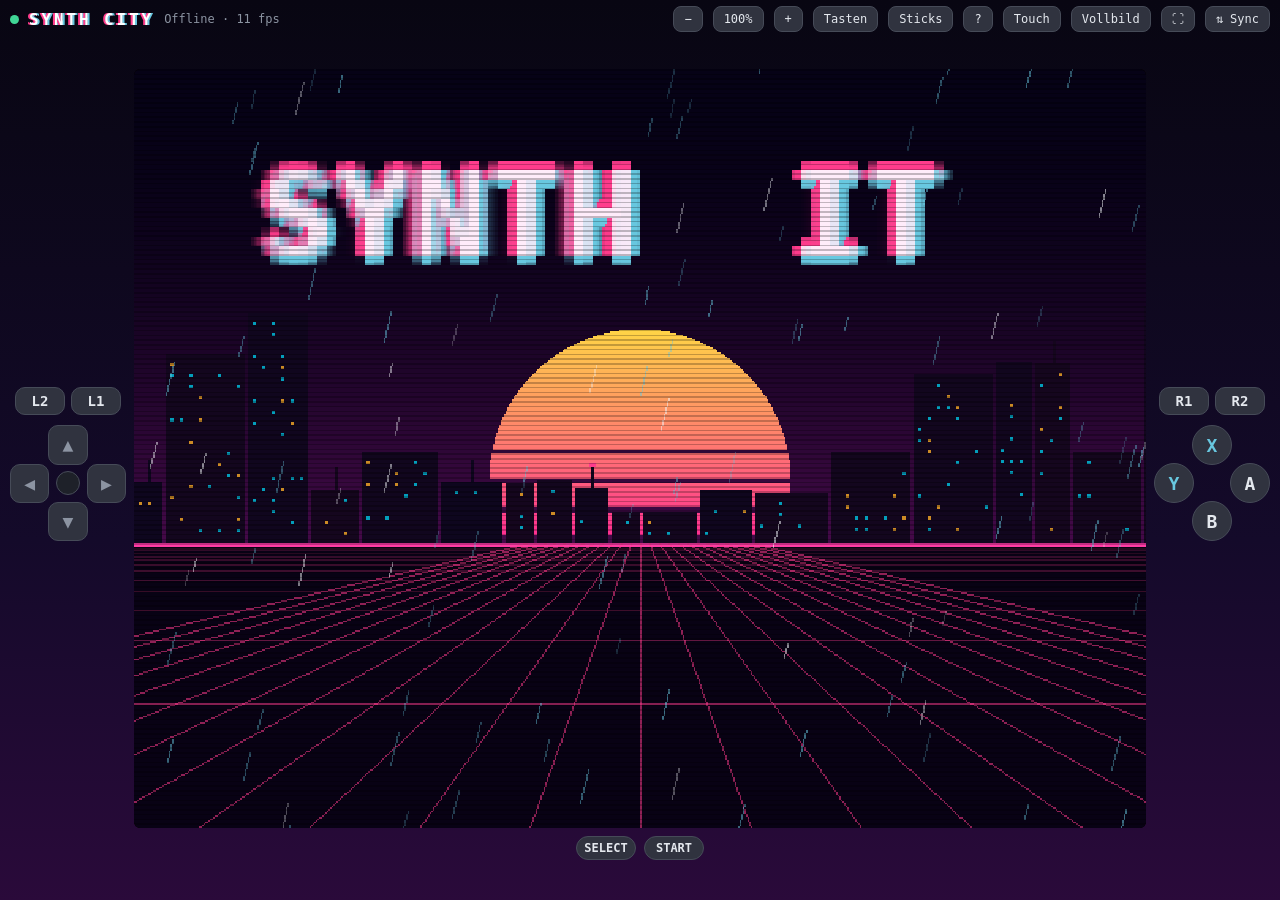
==== commit f5c13128: "Web-App ui-touch (fe2ad15)" ====
--- a/ui-touch/index.html
+++ b/ui-touch/index.html
@@ -299,8 +299,8 @@
  <div id="tWait">warte auf die Groovebox …</div>
  <div id="tPick"><div id="tPickH"><span id="tPickT"></span>
   <span style="flex:1"></span><button class="tb" id="tPickX">ABBRECHEN</button></div><div id="tPickL"></div></div>
- <div id="tBot"><div id="tPages" style="display:flex;gap:6px;flex-wrap:wrap"></div><span style="flex:1"></span><button class="tb" id="tPrj">PROJEKT</button></div>
- <div id="tSheet"><div id="tShH"><span id="tShT">PROJEKT</span><span style="flex:1"></span><button class="tb" id="tShX">ZU</button></div><div id="tShB"></div></div>
+ <div id="tBot"><div id="tPages" style="display:flex;gap:6px;flex-wrap:wrap"></div><span style="flex:1"></span><button class="tb" id="tPrj">MEHR</button></div>
+ <div id="tSheet"><div id="tShH"><span id="tShT">PROJEKT &amp; SAMPLER</span><span style="flex:1"></span><button class="tb" id="tShX">ZU</button></div><div id="tShB"></div></div>
 </div>
 <div id="help"><div><b style="color:#fff">Tastatur</b><br>
 <kbd>←↑→↓</kbd> Steuerkreuz &nbsp; <kbd>Z</kbd>/<kbd>Leertaste</kbd> A &nbsp; <kbd>X</kbd>/<kbd>⌫</kbd> B &nbsp; <kbd>S</kbd> X &nbsp; <kbd>A</kbd> Y<br>
@@ -358,7 +358,7 @@
 function tuiRender(m){
  const play=$('tPlay');play.textContent=m.play?'■':'▶';play.classList.toggle('on',!!m.play);
  $('tPat').textContent=m.pat;
- if(m.prj)$('tPrj').textContent=(m.prj.d?'● ':'')+'PROJEKT';$('tBpm').textContent=m.bpm+' BPM'+(m.song?' · SONG':'');
+ if(m.prj)$('tPrj').textContent=(m.prj.d?'● ':'')+'MEHR';$('tBpm').textContent=m.bpm+' BPM'+(m.song?' · SONG':'');
  $('tMsg').textContent=m.msg||'';
  document.body.classList.toggle('hold',m.hold>=0);
  if(document.body.classList.contains('keys')){tKbMark(m.note);
@@ -535,7 +535,7 @@
  const info=document.createElement('div');info.className='lbl';
  info.textContent='Offen: '+p.n+(p.d?'  ·  ungespeicherte Änderungen':'  ·  gespeichert');b.appendChild(info);
  const row=document.createElement('div');row.className='row';
- const sv=document.createElement('div');sv.className='big'+(p.d?' go':'');sv.textContent='SPEICHERN';
+ const sv=document.createElement('div');sv.className='big'+(p.d?' go':'');sv.textContent='PROJEKT SPEICHERN';
  sv.addEventListener('pointerdown',e=>{e.preventDefault();tAct(16,0,0);setTimeout(tSheetFill,600);},{passive:false});
  const nw=document.createElement('div');nw.className='big';nw.textContent='NEUES PROJEKT';
  nw.addEventListener('pointerdown',e=>{e.preventDefault();tAct(16,2,0);setTimeout(()=>{tSheetFill();tSheetClose();},700);},{passive:false});
@@ -546,7 +546,29 @@
   d.dataset.i=i;
   d.addEventListener('pointerdown',e=>{e.preventDefault();tAct(16,1,i);setTimeout(()=>{tSheetFill();tSheetClose();},900);},{passive:false});
   pl.appendChild(d);});
- b.appendChild(pl);}
+ b.appendChild(pl);
+ // --- Sampler: Quelle, Aufnahme, Hoeren, Speichern. Trimmen und Chops bleiben am Geraet.
+ const sl=document.createElement('div');sl.className='lbl';sl.style.marginTop='6px';
+ const S=tm.smp||{};
+ sl.textContent='Sampler · Quelle '+(S.srcn||'?')+(S.rec?'  ·  NIMMT AUF':(S.sec?'  ·  '+(S.sec/10).toFixed(1)+' s aufgenommen':'  ·  nichts aufgenommen'));
+ b.appendChild(sl);
+ const sr=document.createElement('div');sr.className='row';
+ const mk=(t,cls,fn)=>{const d=document.createElement('div');d.className='big'+(cls?' '+cls:'');d.textContent=t;
+  d.addEventListener('pointerdown',e=>{e.preventDefault();fn();setTimeout(tSheetFill,500);},{passive:false});return d;};
+ sr.appendChild(mk('QUELLE',''  ,()=>tSmpSrc()));
+ sr.appendChild(mk(S.rec?'STOPP':'AUFNAHME',S.rec?'go':'',()=>tAct(19,0,0)));
+ sr.appendChild(mk('HÖREN','',()=>tAct(19,1,0)));
+ sr.appendChild(mk('SAMPLE SICHERN','',()=>tAct(19,2,0)));
+ b.appendChild(sr);}
+// Quelle waehlen: USB, Master, die acht Spuren
+function tSmpSrc(){document.body.classList.add('pick');
+ $('tPickT').textContent='SAMPLER-QUELLE';
+ const l=$('tPickL');l.innerHTML='';l.classList.add('wide');
+ const n=['USB PC/HANDY','MASTER'];for(let t=0;t<8;t++)n.push('SPUR '+(t+1)+(tm.tracks[t]?' '+tm.tracks[t].n:''));
+ n.forEach((nm,v)=>{const d=document.createElement('div');d.className='pk'+(v===(tm.smp?tm.smp.src:0)?' on':'');
+  d.textContent=nm;d.dataset.v=v;
+  d.addEventListener('pointerdown',e=>{e.preventDefault();tAct(19,3,v);tPickClose();setTimeout(tSheetFill,400);},{passive:false});
+  l.appendChild(d);});}
 $('tPrj').addEventListener('pointerdown',e=>{e.preventDefault();tSheetOpen();},{passive:false});
 $('tShX').addEventListener('pointerdown',e=>{e.preventDefault();tSheetClose();},{passive:false});
 $('tSheet').addEventListener('pointerdown',e=>{if(e.target===$('tSheet')||e.target===$('tShB')){e.preventDefault();tSheetClose();}},{passive:false});
